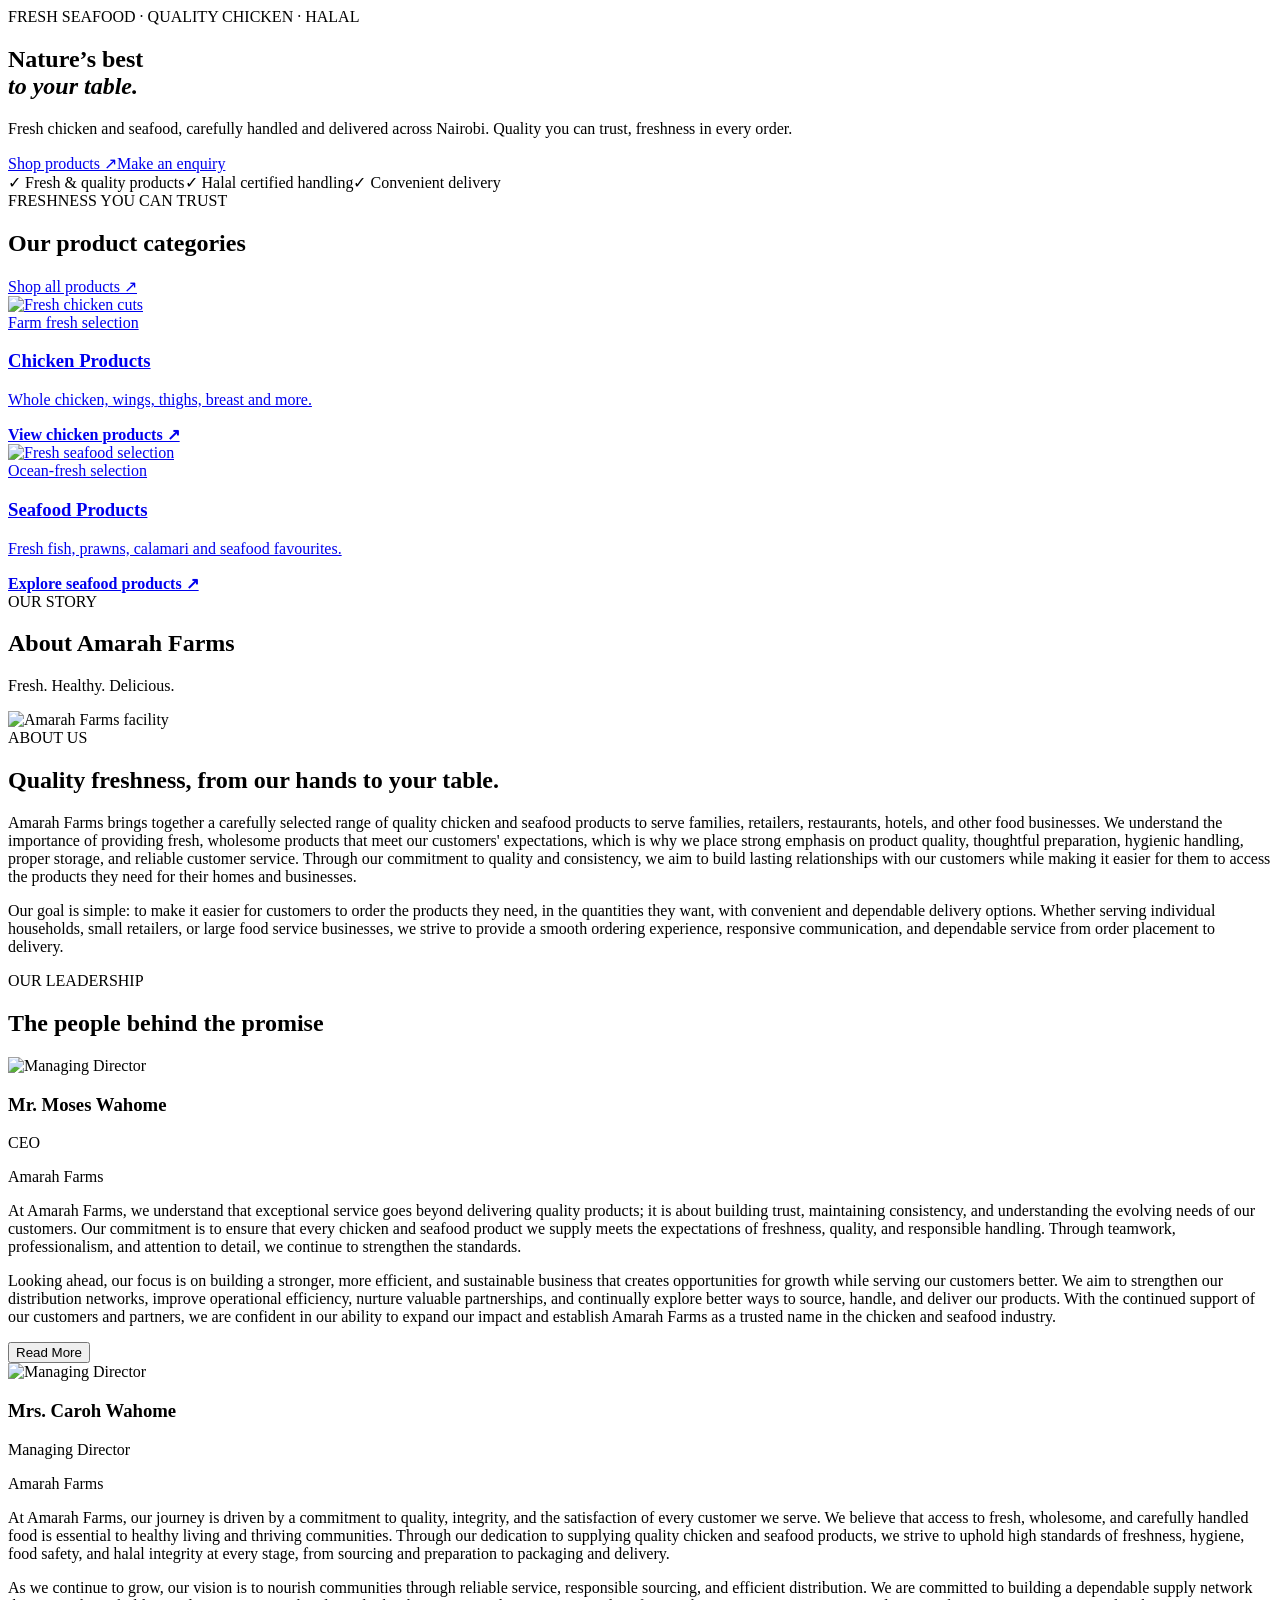
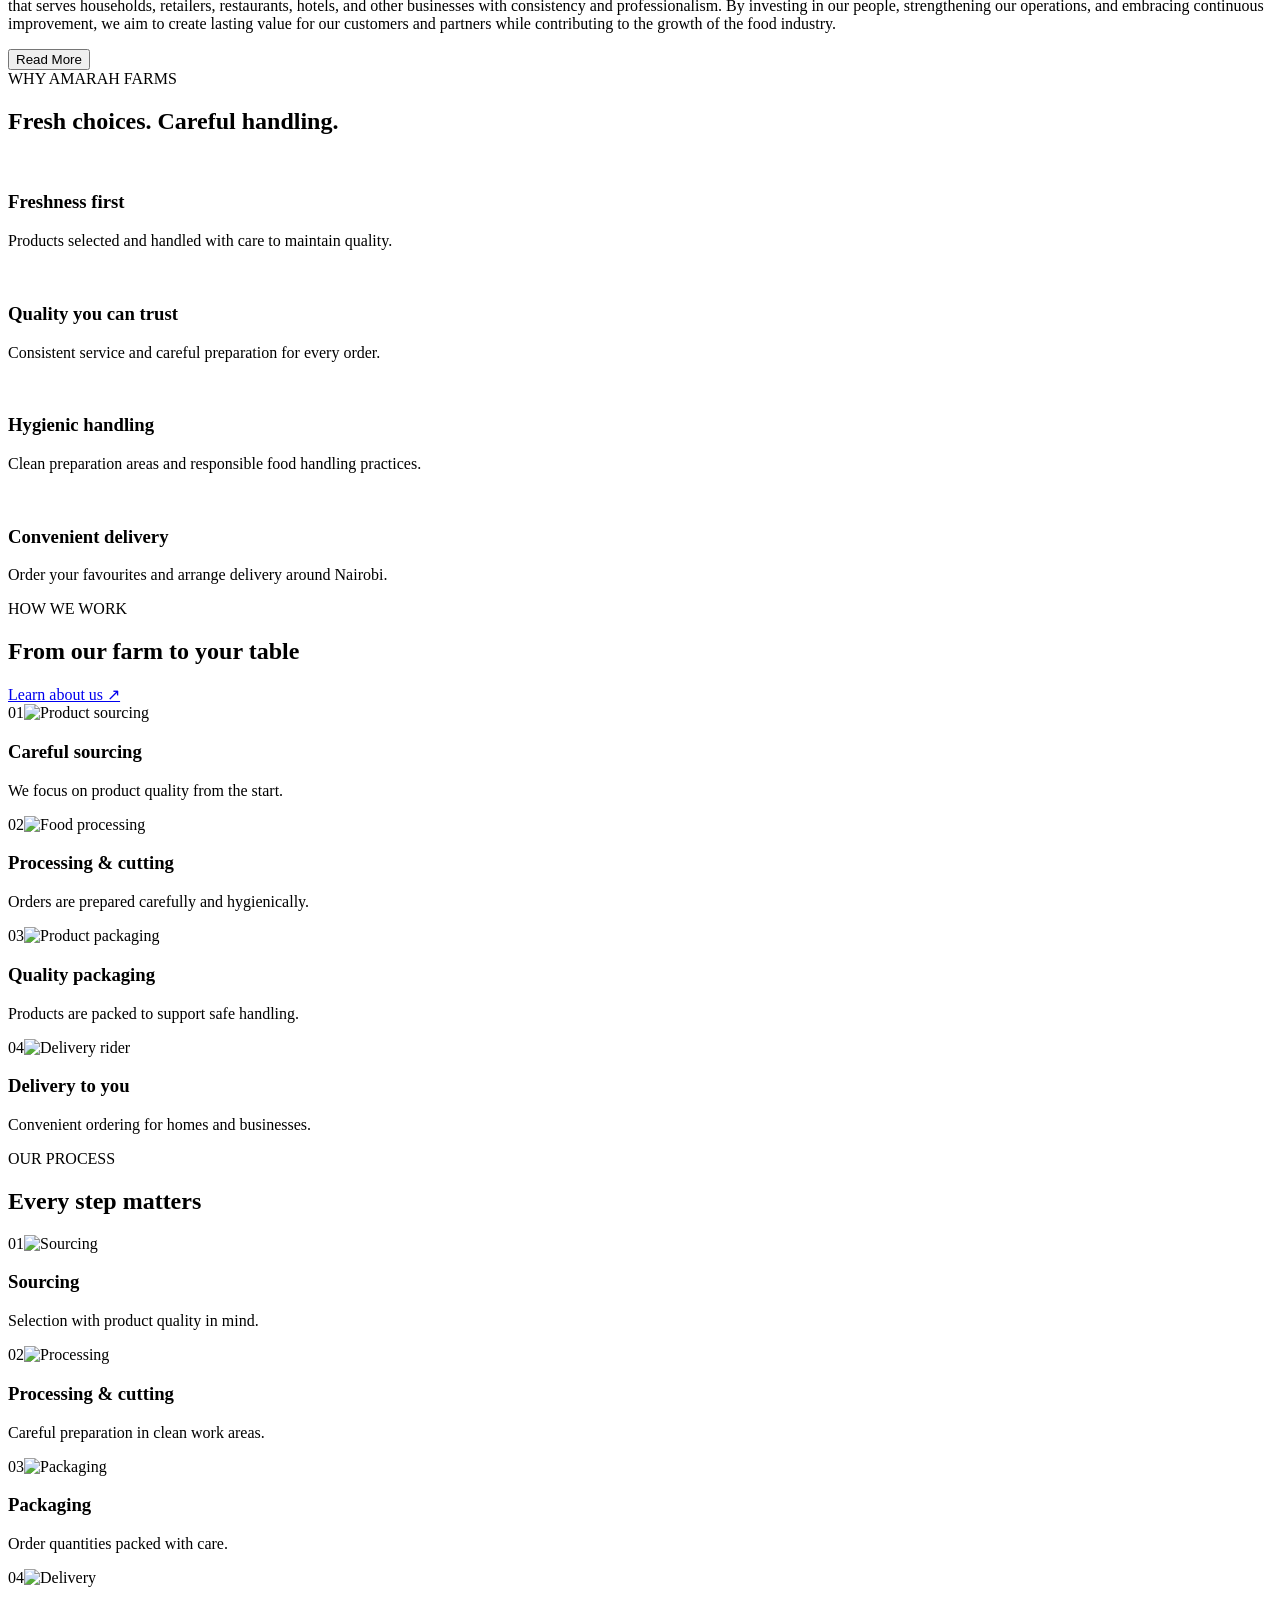
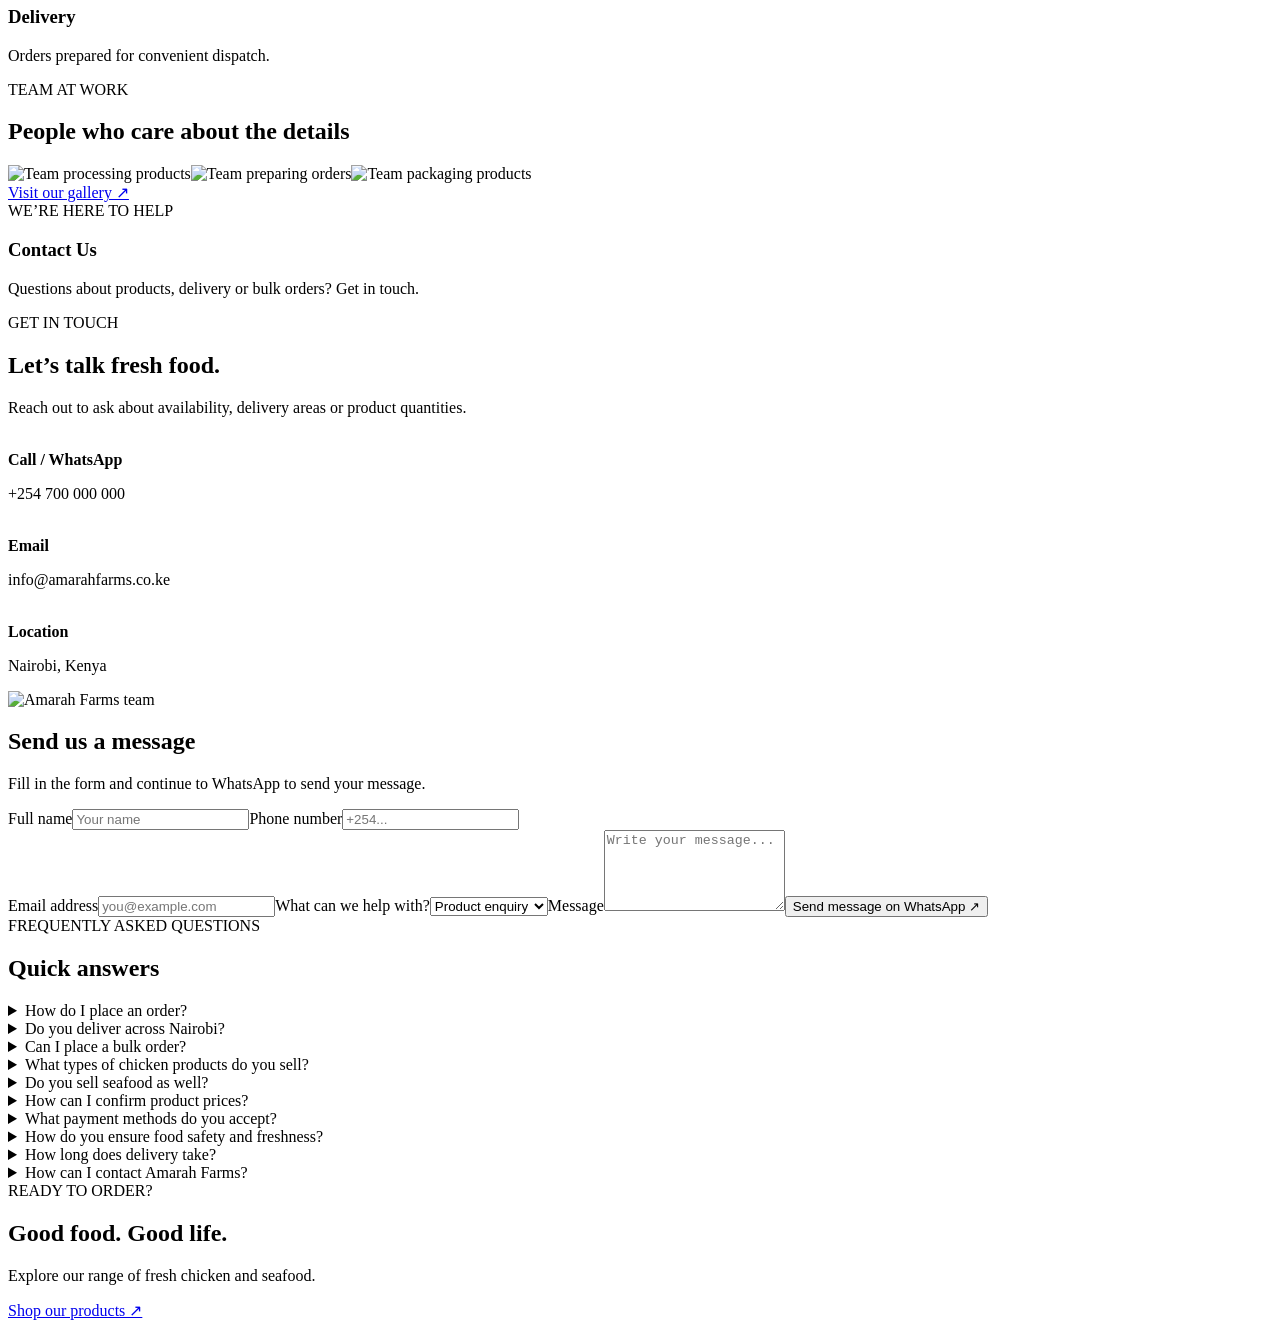
==== index.html @ 20f021a1 "Add files via upload" ====
<!doctype html>
<html lang="en">
  <head>
    <meta charset="UTF-8" />
    <meta name="viewport" content="width=device-width, initial-scale=1.0" />
    <meta
      name="description"
      content="Amarah Farms — fresh chicken and seafood delivered across Nairobi."
    />
    <title>Amarah Farms | Fresh Chicken & Seafood</title>
    <link rel="preconnect" href="https://fonts.googleapis.com" />
    <link rel="preconnect" href="https://fonts.gstatic.com" crossorigin />
    <link
      href="https://fonts.googleapis.com/css2?family=Quicksand:wght@400;500;600;700&family=Manrope:wght@400;500;600;700;800&display=swap"
      rel="stylesheet"
    />
    <link rel="stylesheet" href="css/style.css" />
  </head>
  <body data-page="home">
    <div id="site-header"></div>
    <main>
      <section class="hero" aria-label="Featured products">
        <div class="hero-slides" aria-hidden="true">
          <div
            class="hero-slide active"
            style="background-image: url(&quot;img/chick.png&quot;)"
          ></div>
          <div
            class="hero-slide"
            style="background-image: url(&quot;img/shop.png&quot;)"
          ></div>
          
          <div
            class="hero-slide"
            style="background-image: url(&quot;img/delivery.png&quot;)"
          ></div>
          <div
            class="hero-slide"
            style="background-image: url(&quot;img/seaf.png&quot;)"
          ></div>
          <div
            class="hero-slide"
            style="background-image: url(&quot;img/blue.png&quot;)"
          ></div>
          <div
            class="hero-slide"
            style="background-image: url(&quot;img/fresh.png&quot;)"
          ></div>
        </div>
        <div class="hero-shade"></div>
        <div class="container hero-content">
          <span class="eyebrow light"
            >FRESH SEAFOOD · QUALITY CHICKEN · HALAL</span
          >
          <h1>Nature’s best<br /><em>to your table.</em></h1>
          <p>
            Fresh chicken and seafood, carefully handled and delivered across
            Nairobi. Quality you can trust, freshness in every order.
          </p>
          <div class="hero-actions">
            <a class="btn btn-red" href="products.html"
              >Shop products <span>↗</span></a
            ><a class="btn btn-outline-light" href="contact.html"
              >Make an enquiry</a
            >
          </div>
          <div class="hero-points">
            <span>✓ Fresh & quality products</span
            ><span>✓ Halal certified handling</span
            ><span>✓ Convenient delivery</span>
          </div>
        </div>
        <div class="hero-dots" aria-label="Hero slide navigation"></div>
      </section>

      <section class="section container">
        <div class="section-heading">
          <div>
            <span class="eyebrow">FRESHNESS YOU CAN TRUST</span>
            <h2>Our product categories</h2>
          </div>
          <a class="text-link" href="products.html">Shop all products ↗</a>
        </div>
        <div class="category-grid">
          <a class="category-card chicken-category" href="products.html#chicken"
            ><img src="img/chick.png" alt="Fresh chicken cuts" />
            <div>
              <span>Farm fresh selection</span>
              <h3>Chicken Products</h3>
              <p>Whole chicken, wings, thighs, breast and more.</p>
              <b>View chicken products ↗</b>
            </div></a
          >
          <a class="category-card seafood-category" href="products.html#seafood"
            ><img
              src="img/seaf.png"
              alt="Fresh seafood selection"
            />
            <div>
              <span>Ocean-fresh selection</span>
              <h3>Seafood Products</h3>
              <p>Fresh fish, prawns, calamari and seafood favourites.</p>
              <b>Explore seafood products ↗</b>
            </div></a
          >
        </div>
      </section>
</section>
<section class="page-hero about-hero">
        <div class="container">
          <span class="eyebrow light">OUR STORY</span>
          <h1>About Amarah Farms</h1>
          <p>Fresh. Healthy. Delicious.</p>
        </div>
      </section>
      <section class="section container about-intro">
        <div class="about-photo">
          <img src="img/team del.png" alt="Amarah Farms facility" />
        </div>
        <div>
          <span class="eyebrow">ABOUT US</span>
          <h2>Quality freshness, from our hands to your table.</h2>
         
<p>
  Amarah Farms brings together a carefully selected range of
  quality chicken and seafood products to serve families,
  retailers, restaurants, hotels, and other food businesses.
  We understand the importance of providing fresh, wholesome
  products that meet our customers' expectations, which is why
  we place strong emphasis on product quality, thoughtful
  preparation, hygienic handling, proper storage, and reliable
  customer service. Through our commitment to quality and
  consistency, we aim to build lasting relationships with our
  customers while making it easier for them to access the
  products they need for their homes and businesses.
</p>

<p>
  Our goal is simple: to make it easier for customers to order
  the products they need, in the quantities they want, with
  convenient and dependable delivery options. Whether serving
  individual households, small retailers, or large food service
  businesses, we strive to provide a smooth ordering experience,
  responsive communication, and dependable service from order
  placement to delivery.
</p>

          
        </div>
      </section>
      <section class="section soft-bg">
        <div class="container">
          <div class="section-heading">
            <div>
              <span class="eyebrow">OUR LEADERSHIP</span>
              <h2>The people behind the promise</h2>
            </div>
            
          </div>
          <div class="leadership-grid">
            
<article class="leader-card">

  <!-- Small portrait beside the name -->
  <div class="leader-header">
    <img
      src="img/director22.png"
      alt="Managing Director"
      class="leader-photo"
    />

    <div class="leader-info">
      <h3>Mr. Moses Wahome</h3>
      <p class="leader-position">CEO</p>
      <span class="leader-company">Amarah Farms</span>
    </div>
  </div>

  <!-- Full message with mobile Read More -->
  <div class="leader-message">
    <div class="leader-message-content">
    
<p>
  At Amarah Farms, we understand that exceptional service goes
  beyond delivering quality products; it is about building
  trust, maintaining consistency, and understanding the evolving
  needs of our customers. Our commitment is to ensure that every
  chicken and seafood product we supply meets the expectations
  of freshness, quality, and responsible handling. Through teamwork,
  professionalism, and attention to detail, we continue to
  strengthen the standards.
</p>

<p>
  Looking ahead, our focus is on building a stronger, more
  efficient, and sustainable business that creates opportunities
  for growth while serving our customers better. We aim to
  strengthen our distribution networks, improve operational
  efficiency, nurture valuable partnerships, and continually
  explore better ways to source, handle, and deliver our
  products. With the continued support
  of our customers and partners, we are confident in our ability
  to expand our impact and establish Amarah Farms as a trusted
  name in the chicken and seafood industry.
</p>

    </div>

    <button
      class="leader-read-more"
      type="button"
      aria-expanded="false"
    >
      Read More
    </button>
  </div>

</article>

<article class="leader-card">

  <!-- Small portrait beside the name -->
  <div class="leader-header">
    <img
      src="img/director1.png"
      alt="Managing Director"
      class="leader-photo"
    />

    <div class="leader-info">
      <h3>Mrs. Caroh Wahome</h3>
      <p class="leader-position">Managing Director</p>
      <span class="leader-company">Amarah Farms</span>
    </div>
  </div>

  <!-- Full message with mobile Read More -->
  <div class="leader-message">
    <div class="leader-message-content">
     
<p>
  At Amarah Farms, our journey is driven by a commitment to
  quality, integrity, and the satisfaction of every customer
  we serve. We believe that access to fresh, wholesome, and
  carefully handled food is essential to healthy living and
  thriving communities. Through our dedication to supplying
  quality chicken and seafood products, we strive to uphold
  high standards of freshness, hygiene, food safety, and halal
  integrity at every stage, from sourcing and preparation to
  packaging and delivery. 
</p>

<p>
  As we continue to grow, our vision is to nourish communities
  through reliable service, responsible sourcing, and efficient
  distribution. We are committed to building a dependable supply
  network that serves households, retailers, restaurants, hotels,
  and other businesses with consistency and professionalism.
  By investing in our people, strengthening our operations, and
  embracing continuous improvement, we aim to create lasting
  value for our customers and partners while contributing to the
  growth of the food industry. 

    </div>

    <button
      class="leader-read-more"
      type="button"
      aria-expanded="false"
    >
      Read More
    </button>
  </div>

</article>

          </div>
        </div>
      </section>
      <section class="section soft-bg">
        <div class="container">
          <div class="section-heading">
            <div>
              <span class="eyebrow">WHY AMARAH FARMS</span>
              <h2>Fresh choices. Careful handling.</h2>
            </div>
            
          </div>
          <div class="benefit-grid">
            <article class="benefit">
              <img src="img/fresh.jfif" alt="" />
              <h3>Freshness first</h3>
              <p>
                Products selected and handled with care to maintain quality.
              </p>
            </article>
            <article class="benefit">
              <img src="img/trustt.png" alt="" />
              <h3>Quality you can trust</h3>
              <p>Consistent service and careful preparation for every order.</p>
            </article>
            <article class="benefit">
              <img src="img/trust21.png" alt="" />
              <h3>Hygienic handling</h3>
              <p>
                Clean preparation areas and responsible food handling practices.
              </p>
            </article>
            <article class="benefit">
              <img src="img/delivery212.png" alt="" />
              <h3>Convenient delivery</h3>
              <p>Order your favourites and arrange delivery around Nairobi.</p>
            </article>
          </div>
        </div>
      </section>

      <section class="section container">
        <div class="section-heading">
          <div>
            <span class="eyebrow">HOW WE WORK</span>
            <h2>From our farm to your table</h2>
          </div>
          <a class="text-link" href="about.html">Learn about us ↗</a>
        </div>
        <div class="process-grid">
          <article>
            <span>01</span
            ><img src="img/careful1.jfif" alt="Product sourcing" />
            <h3>Careful sourcing</h3>
            <p>We focus on product quality from the start.</p>
          </article>
          <article>
            <span>02</span
            ><img src="img/processing.jfif" alt="Food processing" />
            <h3>Processing & cutting</h3>
            <p>Orders are prepared carefully and hygienically.</p>
          </article>
          <article>
            <span>03</span
            ><img src="img/pack.jfif" alt="Product packaging" />
            <h3>Quality packaging</h3>
            <p>Products are packed to support safe handling.</p>
          </article>
          <article>
            <span>04</span
            ><img src="img/delivery212.jfif" alt="Delivery rider" />
            <h3>Delivery to you</h3>
            <p>Convenient ordering for homes and businesses.</p>
          </article>
        </div>
      
      <section class="section container">
        <div class="section-heading">
          <div>
            <span class="eyebrow">OUR PROCESS</span>
            <h2>Every step matters</h2>
          </div>
        </div>
        <div class="process-grid">
          <article>
            <span>01</span><img src="img/source1.jpg" alt="Sourcing" />
            <h3>Sourcing</h3>
            <p>Selection with product quality in mind.</p>
          </article>
          <article>
            <span>02</span
            ><img src="img/proces3.jpg" alt="Processing" />
            <h3>Processing & cutting</h3>
            <p>Careful preparation in clean work areas.</p>
          </article>
          <article>
            <span>03</span
            ><img src="img/pack3.jpg" alt="Packaging" />
            <h3>Packaging</h3>
            <p>Order quantities packed with care.</p>
          </article>
          <article>
            <span>04</span><img src="img/kama.png" alt="Delivery" />
            <h3>Delivery</h3>
            <p>Orders prepared for convenient dispatch.</p>
          </article>
        </div>
      </section>
      <section class="section soft-bg">
        <div class="container">
          <div class="section-heading">
            <div>
              <span class="eyebrow">TEAM AT WORK</span>
              <h2>People who care about the details</h2>
            </div>
          </div>
          <div class="gallery-strip">
            <img
              src="img/shop.png"
              alt="Team processing products"
            /><img
              src="img/delivery212.jfif"
              alt="Team preparing orders"
            /><img src="img/team del.png" alt="Team packaging products" />
          </div>
          <div class="center-action">
            <a class="btn btn-red" href="gallery.html">Visit our gallery ↗</a>
          </div>
        </div>
      </section>
      <section class="page-hero contact-hero">
        <div class="container">
          <span class="eyebrow light">WE’RE HERE TO HELP</span>
          <h1>Contact Us</h1>
          <p>
            Questions about products, delivery or bulk orders? Get in touch.
          </p>
        </div>
      </section>
      <section class="section container contact-layout">
        <aside class="contact-info">
          <span class="eyebrow">GET IN TOUCH</span>
          <h2>Let’s talk fresh food.</h2>
          <p>
            Reach out to ask about availability, delivery areas or product
            quantities.
          </p>
          <div class="contact-detail">
            <span class="contact-icon"
              ><img src="img/whatsapp.png" alt=""
            /></span>
            <div>
              <b>Call / WhatsApp</b>
              <p>+254 700 000 000</p>
            </div>
          </div>
          <div class="contact-detail">
            <span class="contact-icon"
              ><img src="img/email.png" alt=""
            /></span>
            <div>
              <b>Email</b>
              <p>info@amarahfarms.co.ke</p>
            </div>
          </div>
          <div class="contact-detail">
            <span class="contact-icon"
              ><img src="img/location.png" alt=""
            /></span>
            <div>
              <b>Location</b>
              <p>Nairobi, Kenya</p>
            </div>
          </div>
          <img
            class="contact-image"
            src="img/call center.png"
            alt="Amarah Farms team"
          />
        </aside>
        <form class="contact-form" id="contact-form">
          <h2>Send us a message</h2>
          <p>Fill in the form and continue to WhatsApp to send your message.</p>
          <div class="form-row">
            <label
              >Full name<input
                name="name"
                required
                placeholder="Your name" /></label
            ><label
              >Phone number<input
                name="phone"
                required
                type="tel"
                placeholder="+254..."
            /></label>
          </div>
          <label
            >Email address<input
              name="email"
              type="email"
              placeholder="you@example.com" /></label
          ><label
            >What can we help with?<select name="topic">
              <option>Product enquiry</option>
              <option>Delivery enquiry</option>
              <option>Bulk order</option>
              <option>Feedback</option>
              <option>Other</option>
            </select></label
          ><label
            >Message<textarea
              name="message"
              rows="5"
              required
              placeholder="Write your message..."
            ></textarea></label
          ><button class="btn btn-red" type="submit">
            Send message on WhatsApp ↗
          </button>
        </form>
      </section>
      
<section class="section soft-bg">
  <div class="container">
    <div class="section-heading">
      <div>
        <span class="eyebrow">FREQUENTLY ASKED QUESTIONS</span>
        <h2>Quick answers</h2>
      </div>
    </div>

    <div class="faq-list">
      <details>
        <summary>How do I place an order?</summary>
        <p>
          Browse our products page, select the products and quantities you
          need, and add them to your cart. Open your cart and proceed to
          WhatsApp checkout to complete your order with our team.
        </p>
      </details>

      <details>
        <summary>Do you deliver across Nairobi?</summary>
        <p>
          We offer delivery services depending on your location and order
          requirements. Contact our team to confirm delivery availability
          and charges for your area.
        </p>
      </details>

      <details>
        <summary>Can I place a bulk order?</summary>
        <p>
          Yes! We welcome bulk orders from households, hotels, restaurants,
          retailers, and other businesses. Contact us with your preferred
          products and quantities for assistance.
        </p>
      </details>

      <details>
        <summary>What types of chicken products do you sell?</summary>
        <p>
          We offer a range of chicken products, including whole chicken,
          chicken cuts, and other available poultry products. Visit our
          products page or contact us to check current availability.
        </p>
      </details>

      <details>
        <summary>Do you sell seafood as well?</summary>
        <p>
          Yes, Amarah Farms also offers seafood products. Please browse
          our product categories or contact our team to confirm the
          seafood varieties currently available.
        </p>
      </details>

      <details>
        <summary>How can I confirm product prices?</summary>
        <p>
          Check the prices displayed on our products page. For bulk orders,
          special quantities, or products without listed prices, contact
          our team for a quotation.
        </p>
      </details>

      <details>
        <summary>What payment methods do you accept?</summary>
        <p>
          Please contact our team during checkout to confirm the available
          payment methods and receive the correct payment instructions
          for your order.
        </p>
      </details>

      <details>
        <summary>How do you ensure food safety and freshness?</summary>
        <p>
          We prioritize proper product handling, hygienic practices, and
          appropriate storage conditions. Our team works to maintain
          product quality throughout handling and delivery.
        </p>
      </details>

      <details>
        <summary>How long does delivery take?</summary>
        <p>
          Delivery time depends on your location, order size, product
          availability, and delivery schedule. Contact us when placing
          your order for an estimated delivery time.
        </p>
      </details>

      <details>
        <summary>How can I contact Amarah Farms?</summary>
        <p>
          You can reach us through the contact details on our website
          or use our WhatsApp ordering option for assistance with
          products, prices, deliveries, and bulk orders.
        </p>
      </details>
    </div>
  </div>
</section>

      <section class="wide-cta">
        <div class="container wide-cta-inner">
          <div>
            <span class="eyebrow light">READY TO ORDER?</span>
            <h2>Good food. Good life.</h2>
            <p>Explore our range of fresh chicken and seafood.</p>
          </div>
          <a class="btn btn-white" href="products.html">Shop our products ↗</a>
        </div>
      </section>
    </main>
    <div id="site-footer"></div>
    <script src="js/app.js"></script>
  </body>
</html>
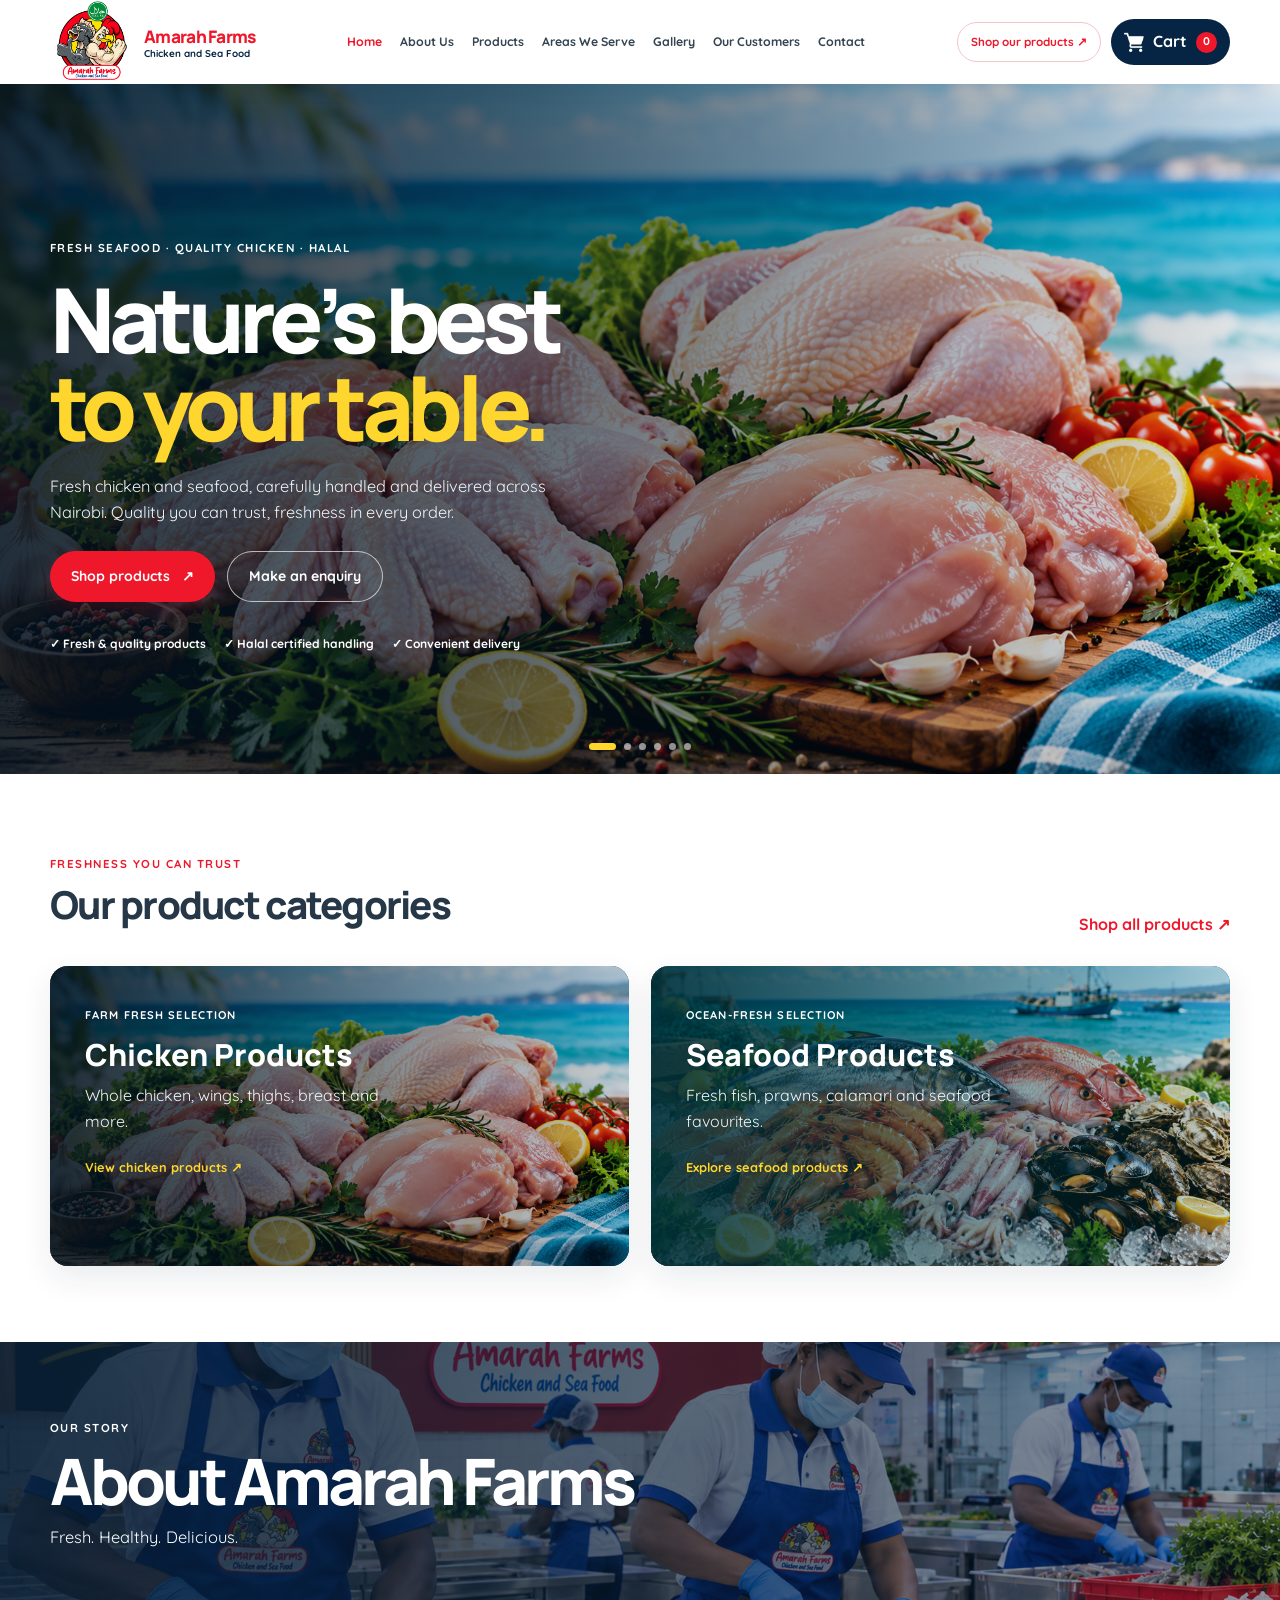
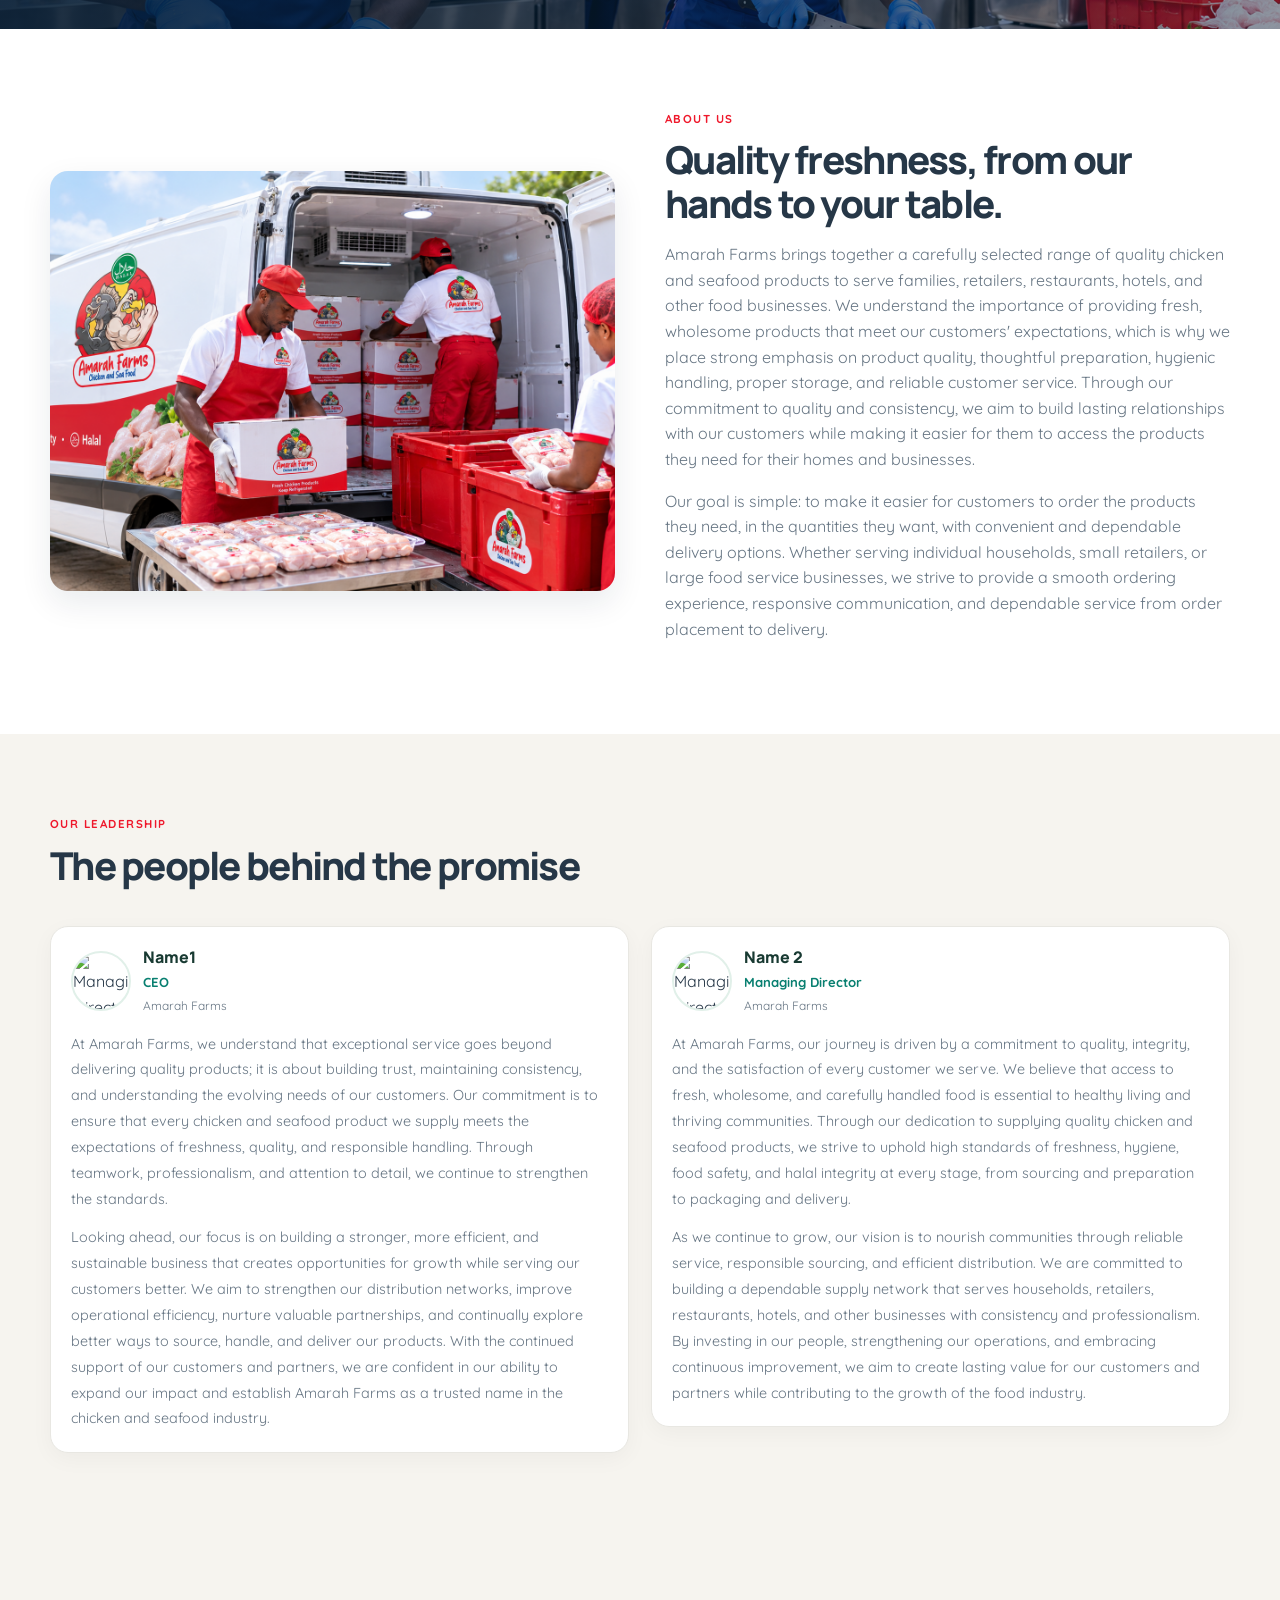
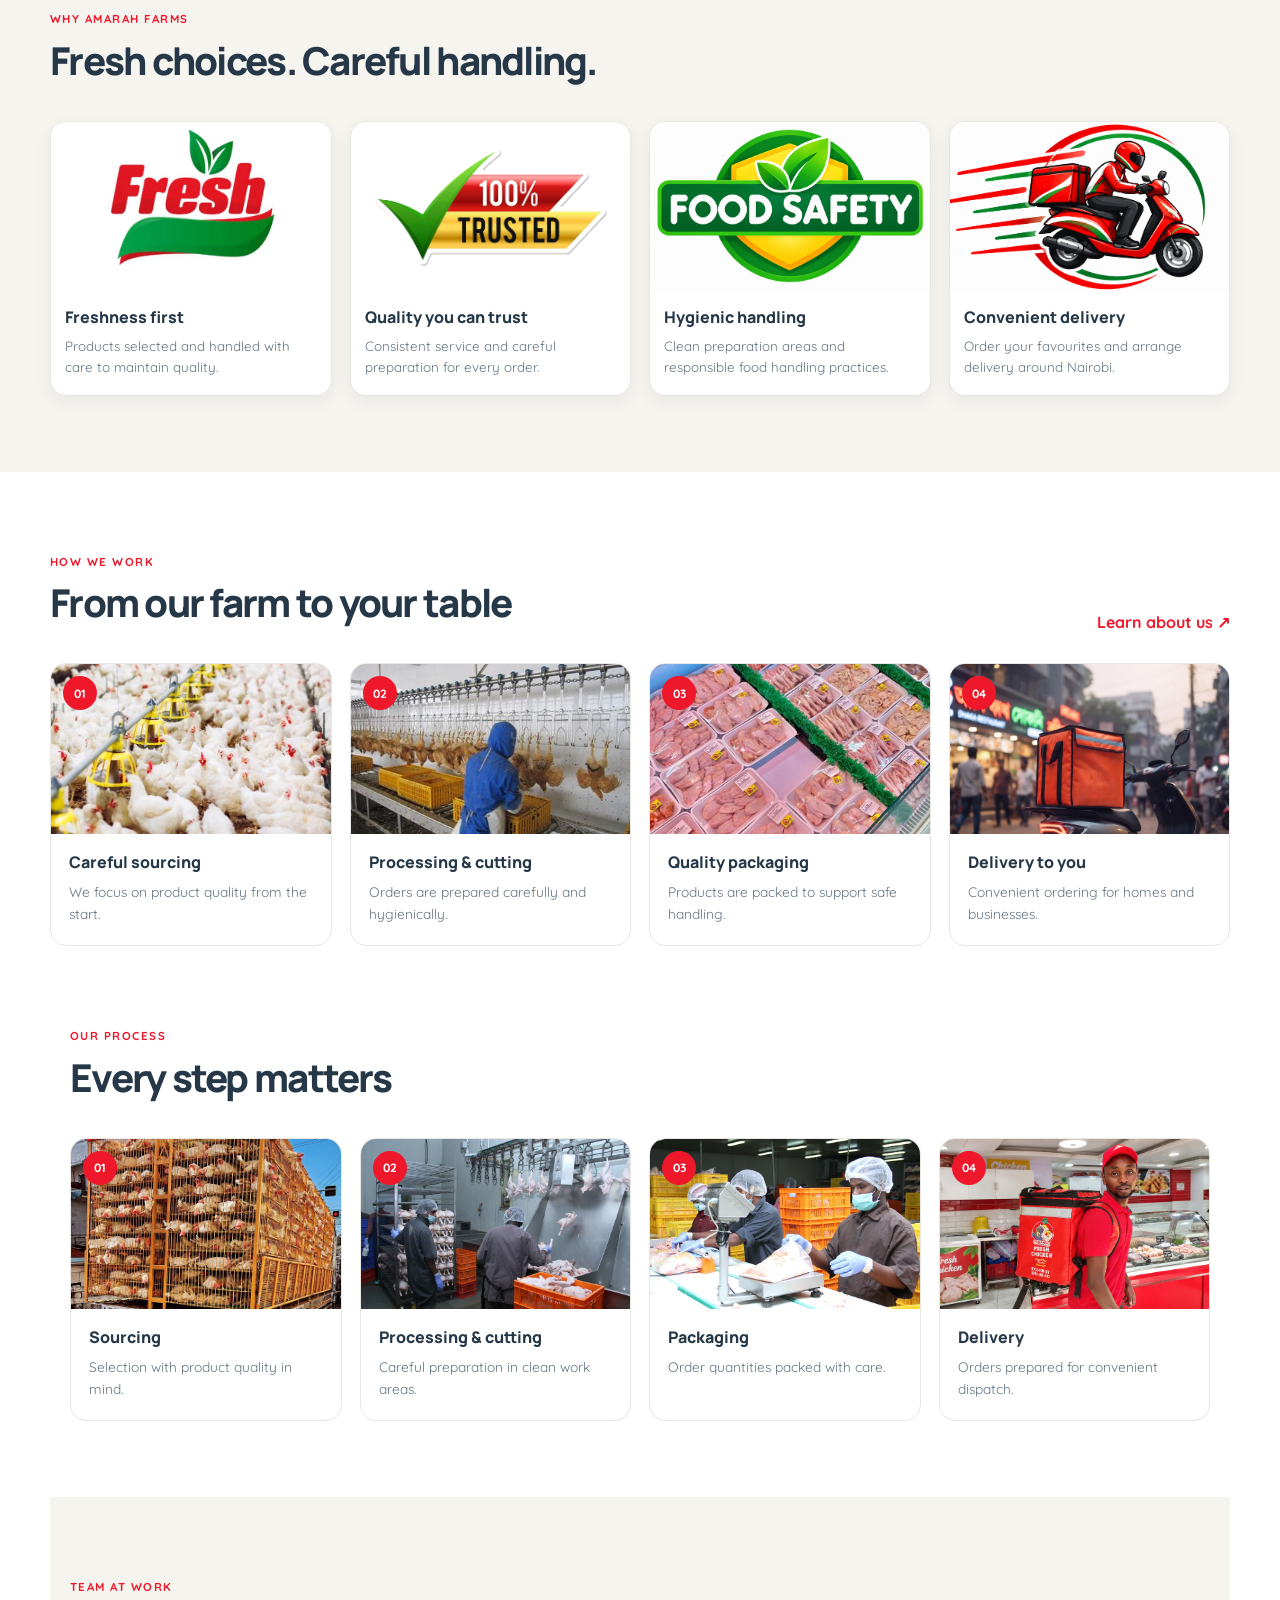
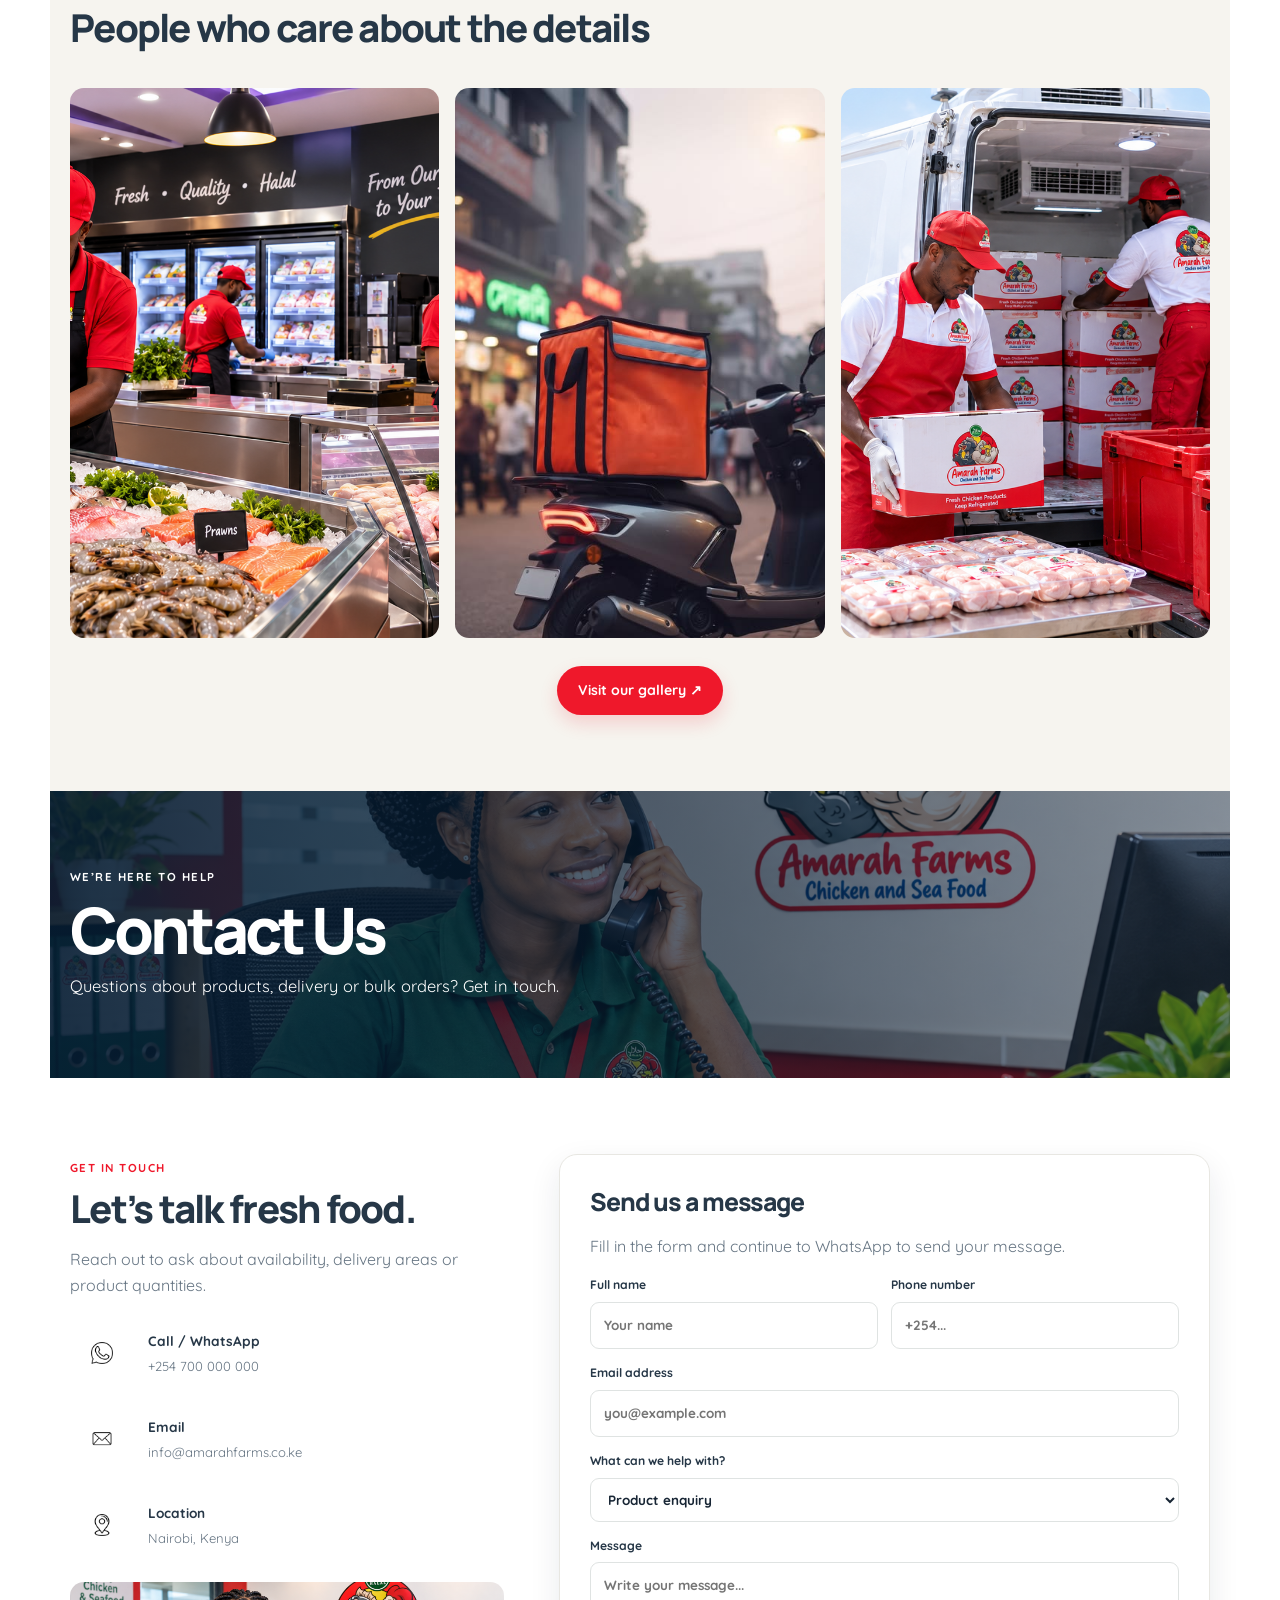
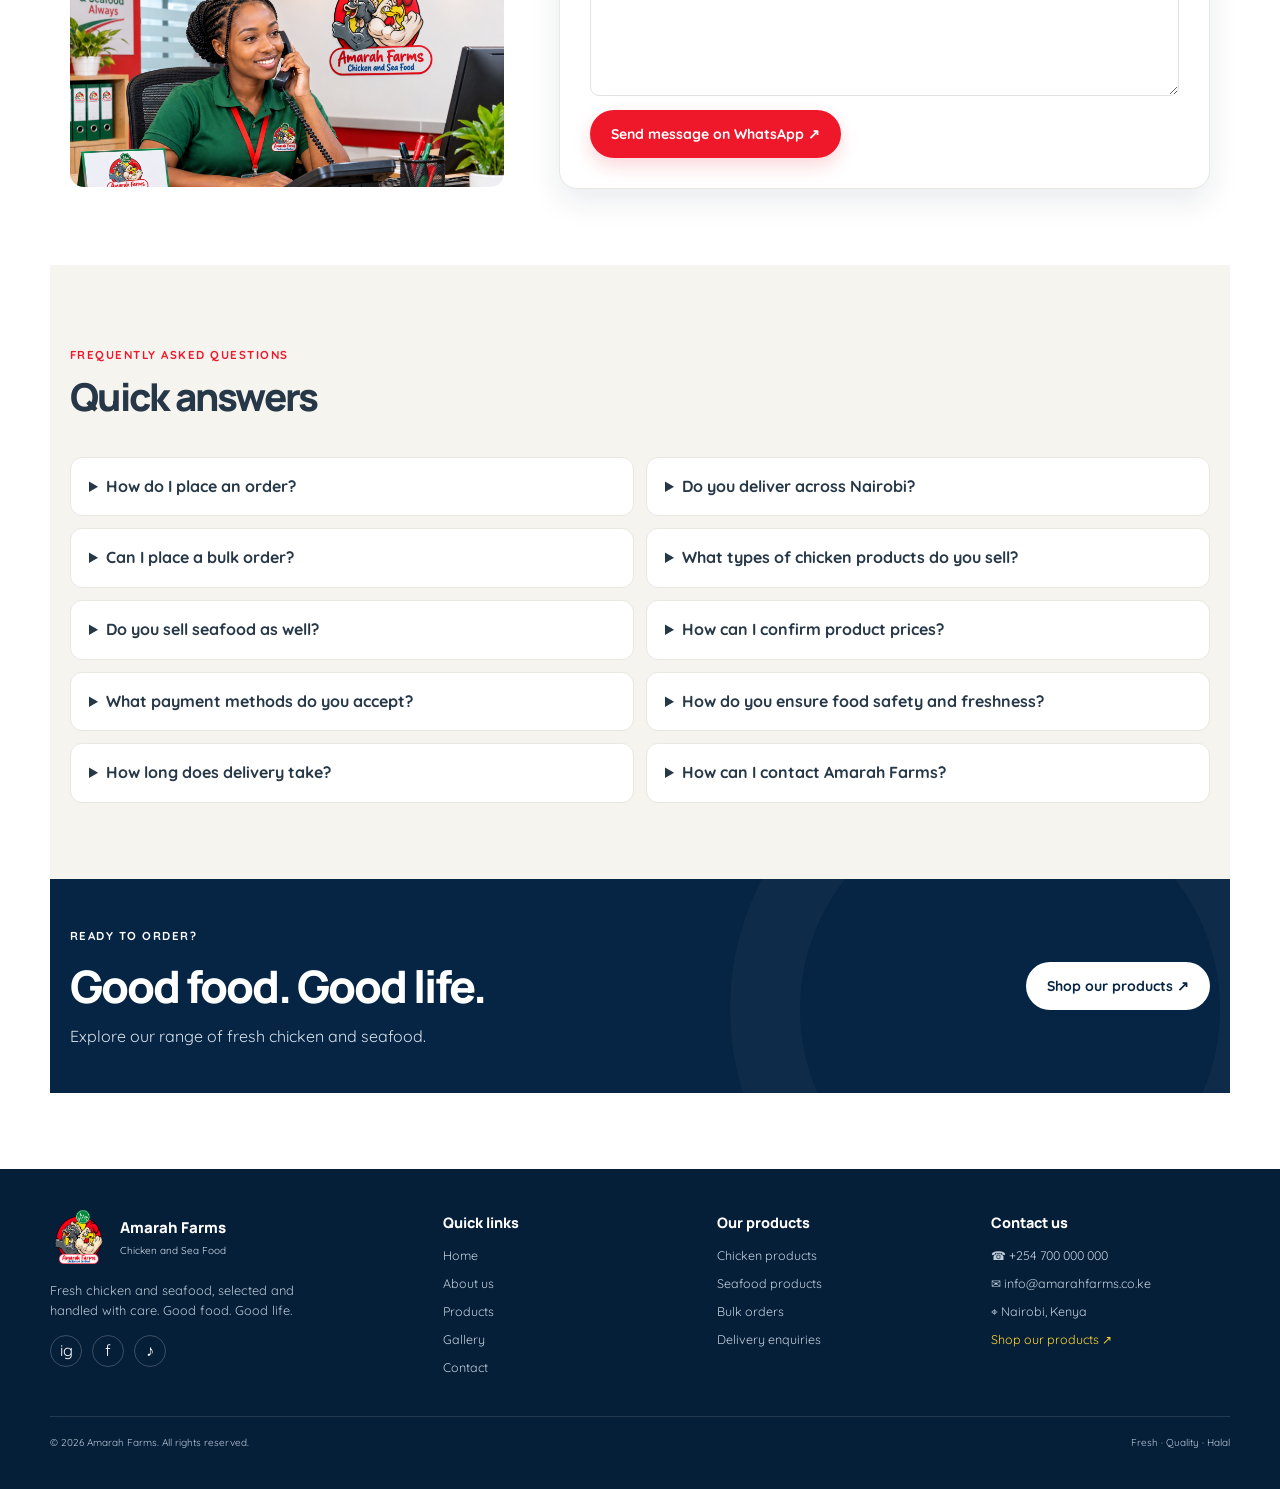
==== commit cc487f83: "Update index.html" ====
--- a/index.html
+++ b/index.html
@@ -164,13 +164,13 @@
   <!-- Small portrait beside the name -->
   <div class="leader-header">
     <img
-      src="img/director22.png"
+      src="img/director222.png"
       alt="Managing Director"
       class="leader-photo"
     />
 
     <div class="leader-info">
-      <h3>Mr. Moses Wahome</h3>
+      <h3>Name1</h3>
       <p class="leader-position">CEO</p>
       <span class="leader-company">Amarah Farms</span>
     </div>
@@ -222,13 +222,13 @@
   <!-- Small portrait beside the name -->
   <div class="leader-header">
     <img
-      src="img/director1.png"
+      src="img/director21.png"
       alt="Managing Director"
       class="leader-photo"
     />
 
     <div class="leader-info">
-      <h3>Mrs. Caroh Wahome</h3>
+      <h3>Name 2</h3>
       <p class="leader-position">Managing Director</p>
       <span class="leader-company">Amarah Farms</span>
     </div>
--- a/css/style.css
+++ b/css/style.css
@@ -0,0 +1,4349 @@
+@import url("https://fonts.googleapis.com/css2?family=Quicksand:wght@400;500;600;700&family=Manrope:wght@400;500;600;700;800&display=swap");
+:root {
+  --red: #ef182b;
+  --red-dark: #c90e20;
+  --navy: #062544;
+  --navy2: #0b355a;
+  --teal: #007f83;
+  --teal-dark: #00585f;
+  --teal-light: #e3f7f5;
+  --yellow: #ffd62e;
+  --ink: #172534;
+  --muted: #667583;
+  --paper: #fffdf9;
+  --soft: #f7f5f1;
+  --line: #e8e7e2;
+  --radius: 18px;
+  --shadow: 0 12px 32px rgba(10, 32, 50, 0.09);
+}
+* {
+  box-sizing: border-box;
+}
+html {
+  scroll-behavior: smooth;
+  scroll-padding-top: 100px;
+}
+body {
+  margin: 0;
+  font-family: "Quicksand", sans-serif;
+  color: var(--ink);
+  background: var(--paper);
+  line-height: 1.6;
+}
+img {
+  display: block;
+  max-width: 100%;
+}
+a {
+  color: inherit;
+  text-decoration: none;
+}
+button,
+input,
+textarea,
+select {
+  font: inherit;
+}
+button,
+a {
+  -webkit-tap-highlight-color: transparent;
+}
+.container {
+  width: min(1180px, calc(100% - 40px));
+  margin-inline: auto;
+}
+.section {
+  padding: 76px 0;
+}
+.soft-bg {
+  background: #f6f4ef;
+}
+.eyebrow {
+  display: inline-block;
+  color: var(--red);
+  font-size: 0.72rem;
+  font-weight: 800;
+  letter-spacing: 0.13em;
+  text-transform: uppercase;
+  margin-bottom: 10px;
+}
+.eyebrow.light {
+  color: #fff;
+}
+.section-heading {
+  display: flex;
+  align-items: end;
+  justify-content: space-between;
+  gap: 24px;
+  margin-bottom: 28px;
+}
+.section-heading h2,
+.section h2,
+.quick-order h2,
+.contact-info h2 {
+  font:
+    800 clamp(1.7rem, 3vw, 2.45rem)/1.15 "Manrope",
+    sans-serif;
+  letter-spacing: -0.045em;
+  margin: 0 0 10px;
+}
+.section-heading p {
+  max-width: 440px;
+  margin: 0;
+  color: var(--muted);
+}
+.heading-note {
+  max-width: 400px;
+  color: var(--muted);
+  margin: 0;
+}
+.text-link {
+  color: var(--red);
+  font-weight: 800;
+  white-space: nowrap;
+}
+.btn {
+  display: inline-flex;
+  align-items: center;
+  justify-content: center;
+  gap: 12px;
+  padding: 13px 21px;
+  border: 0;
+  border-radius: 999px;
+  font-weight: 800;
+  font-size: 0.88rem;
+  cursor: pointer;
+  transition:
+    transform 0.2s,
+    background 0.2s;
+  white-space: nowrap;
+}
+.btn:hover {
+  transform: translateY(-2px);
+}
+.btn-red {
+  background: var(--red);
+  color: white;
+  box-shadow: 0 8px 18px #ef182b2b;
+}
+.btn-red:hover {
+  background: var(--red-dark);
+}
+.btn-outline-light {
+  border: 1px solid #ffffffa8;
+  color: #fff;
+  background: #ffffff0c;
+}
+.btn-white {
+  background: #fff;
+  color: var(--navy);
+}
+.center-action {
+  text-align: center;
+  margin-top: 28px;
+}
+/* header */
+.site-header {
+  position: sticky;
+  top: 0;
+  z-index: 100;
+  background: #fff;
+  box-shadow: 0 4px 22px #071b2c0c;
+}
+.header-inner {
+  min-height: 82px;
+  display: flex;
+  align-items: center;
+  gap: 24px;
+}
+.brand {
+  display: flex;
+  align-items: center;
+  gap: 10px;
+  min-width: 205px;
+}
+.brand img {
+  width: 84px;
+  height: 84px;
+  object-fit: contain;
+}
+.brand-copy {
+  display: flex;
+  flex-direction: column;
+  line-height: 1.05;
+}
+.brand-copy strong {
+  font:
+    800 1.08rem "Manrope",
+    sans-serif;
+  color: var(--red);
+  letter-spacing: -0.04em;
+}
+.brand-copy small {
+  font-size: 0.62rem;
+  font-weight: 800;
+  color: var(--navy);
+}
+.main-nav {
+  display: flex;
+  align-items: center;
+  justify-content: center;
+  gap: 18px;
+  flex: 1;
+}
+.main-nav a {
+  font-size: 0.77rem;
+  font-weight: 800;
+  color: #344452;
+  white-space: nowrap;
+  padding: 8px 0;
+  position: relative;
+}
+.main-nav a:hover,
+.main-nav a.active {
+  color: var(--red);
+}
+.header-actions {
+  display: flex;
+  align-items: center;
+  gap: 10px;
+}
+.nav-shop {
+  font-size: 0.73rem;
+  font-weight: 800;
+  padding: 10px 13px;
+  border: 1px solid #f2c5c9;
+  border-radius: 999px;
+  color: var(--red);
+  white-space: nowrap;
+}
+.cart-trigger {
+  border: 0;
+  border-radius: 999px;
+  background: var(--navy);
+  color: #fff;
+  display: flex;
+  align-items: center;
+  gap: 9px;
+  padding: 10px 13px;
+  font-weight: 800;
+  cursor: pointer;
+  white-space: nowrap;
+}
+.cart-trigger img {
+  width: 20px;
+  height: 20px;
+  object-fit: contain;
+  filter: brightness(0) invert(1);
+}
+.cart-count {
+  background: var(--red);
+  color: #fff;
+  border-radius: 50%;
+  width: 21px;
+  height: 21px;
+  display: grid;
+  place-items: center;
+  font-size: 0.7rem;
+}
+.menu-toggle {
+  display: none;
+  border: 0;
+  background: transparent;
+  font-size: 1.6rem;
+  cursor: pointer;
+  color: var(--navy);
+}
+/* hero */
+.hero {
+  height: min(690px, 78vh);
+  min-height: 560px;
+  position: relative;
+  overflow: hidden;
+  background: #0b293e;
+  color: #fff;
+}
+.hero-slides,
+.hero-slide,
+.hero-shade {
+  position: absolute;
+  inset: 0;
+}
+.hero-slide {
+  background-position: center;
+  background-size: cover;
+  opacity: 0;
+  transform: scale(1.035);
+  transition:
+    opacity 1s ease,
+    transform 4s ease;
+}
+.hero-slide.active {
+  opacity: 1;
+  transform: scale(1);
+}
+.hero-shade {
+  background: linear-gradient(
+    90deg,
+    rgba(3, 18, 31, 0.88) 0%,
+    rgba(3, 18, 31, 0.62) 42%,
+    rgba(3, 18, 31, 0.08) 100%
+  );
+  z-index: 1;
+}
+.hero-content {
+  position: relative;
+  z-index: 2;
+  padding-top: clamp(95px, 12vw, 150px);
+  max-width: 1180px;
+}
+.hero-content h1 {
+  font:
+    800 clamp(3.2rem, 7vw, 6.1rem)/0.98 "Manrope",
+    sans-serif;
+  letter-spacing: -0.07em;
+  margin: 8px 0 22px;
+  max-width: 700px;
+}
+.hero-content h1 em {
+  font-style: normal;
+  color: var(--yellow);
+}
+.hero-content p {
+  max-width: 510px;
+  color: #f1f4f6;
+  font-size: 1.02rem;
+  margin: 0 0 26px;
+}
+.hero-actions {
+  display: flex;
+  gap: 12px;
+  flex-wrap: wrap;
+}
+.hero-points {
+  display: flex;
+  gap: 18px;
+  flex-wrap: wrap;
+  margin-top: 32px;
+  font-size: 0.75rem;
+  font-weight: 700;
+  color: #fff;
+}
+.hero-dots {
+  position: absolute;
+  z-index: 4;
+  bottom: 24px;
+  left: 50%;
+  transform: translateX(-50%);
+  display: flex;
+  gap: 8px;
+}
+.hero-dot {
+  height: 7px;
+  width: 7px;
+  border: 0;
+  border-radius: 20px;
+  background: #ffffff8c;
+  padding: 0;
+  cursor: pointer;
+}
+.hero-dot.active {
+  width: 27px;
+  background: var(--yellow);
+}
+/* home sections */
+.category-grid {
+  display: grid;
+  grid-template-columns: 1fr 1fr;
+  gap: 22px;
+}
+.category-card {
+  min-height: 300px;
+  border-radius: var(--radius);
+  overflow: hidden;
+  position: relative;
+  background: var(--navy);
+  color: #fff;
+  box-shadow: var(--shadow);
+}
+.category-card img {
+  position: absolute;
+  width: 100%;
+  height: 100%;
+  object-fit: cover;
+  inset: 0;
+  transition: transform 0.5s;
+}
+.category-card:hover img {
+  transform: scale(1.05);
+}
+.category-card:after {
+  content: "";
+  position: absolute;
+  inset: 0;
+  background: linear-gradient(
+    90deg,
+    rgba(3, 20, 32, 0.9),
+    rgba(3, 20, 32, 0.2)
+  );
+}
+.category-card.seafood-category:after {
+  background: linear-gradient(
+    90deg,
+    rgba(0, 49, 57, 0.92),
+    rgba(0, 78, 87, 0.22)
+  );
+}
+.category-card > div {
+  position: relative;
+  z-index: 1;
+  padding: 35px;
+  max-width: 380px;
+}
+.category-card span {
+  font-size: 0.7rem;
+  text-transform: uppercase;
+  letter-spacing: 0.1em;
+  font-weight: 800;
+}
+.category-card h3 {
+  font:
+    800 1.9rem "Manrope",
+    sans-serif;
+  margin: 8px 0;
+}
+.category-card p {
+  margin: 0 0 20px;
+  color: #f1f5f6;
+}
+.category-card b {
+  font-size: 0.8rem;
+  color: var(--yellow);
+}
+
+/* =========================================
+   BENEFIT CARDS
+   Full-width image with text underneath
+========================================= */
+
+.benefit-grid {
+  display: grid;
+  grid-template-columns: repeat(4, minmax(0, 1fr));
+  gap: 18px;
+}
+
+.benefit {
+  display: flex;
+  flex-direction: column;
+  align-items: stretch;
+  min-width: 0;
+  padding: 0;
+  overflow: hidden;
+  background: #fff;
+  border: 1px solid var(--line);
+  border-radius: 16px;
+  box-shadow: 0 6px 18px rgba(6, 37, 68, 0.06);
+}
+
+/* Image covers the full width of each card */
+.benefit img {
+  display: block;
+  width: 100%;
+  max-width: 100%;
+  height: 170px;
+  object-fit: cover;
+  object-position: center;
+  margin: 0;
+  border-radius: 0;
+  flex-shrink: 0;
+}
+
+/* Benefit title */
+.benefit h3 {
+  font: 800 1rem/1.35 "Manrope", sans-serif;
+  margin: 15px 14px 7px;
+}
+
+/* Benefit description */
+.benefit p {
+  font-size: 0.84rem;
+  line-height: 1.6;
+  color: var(--muted);
+  margin: 0 14px 16px;
+}
+
+/* Keep the existing process section typography */
+.process-grid h3 {
+  font: 800 1rem "Manrope", sans-serif;
+  margin: 0 0 8px;
+}
+
+.process-grid p {
+  font-size: 0.86rem;
+  color: var(--muted);
+  margin: 0;
+}
+
+.process-grid {
+  display: grid;
+  grid-template-columns: repeat(4, 1fr);
+  gap: 18px;
+}
+.process-grid article {
+  position: relative;
+  border-radius: 16px;
+  overflow: hidden;
+  background: #ffffff;
+  border: 1px solid var(--line);
+  padding-bottom: 20px;
+}
+.process-grid article > span {
+  position: absolute;
+  z-index: 1;
+  top: 12px;
+  left: 12px;
+  background: var(--red);
+  color: #fff;
+  border-radius: 50%;
+  width: 34px;
+  height: 34px;
+  display: grid;
+  place-items: center;
+  font-size: 0.75rem;
+  font-weight: 800;
+}
+.process-grid img {
+  height: 170px;
+  width: 100%;
+  object-fit: cover;
+  margin-bottom: 17px;
+}
+.process-grid h3,
+.process-grid p {
+  margin-inline: 18px;
+}
+.wide-cta {
+  background: var(--navy);
+  color: #fff;
+  padding: 43px 0;
+  position: relative;
+  overflow: hidden;
+}
+.wide-cta:after {
+  content: "";
+  position: absolute;
+  right: -60px;
+  top: -150px;
+  width: 420px;
+  height: 420px;
+  border: 70px solid #ffffff08;
+  border-radius: 50%;
+}
+.wide-cta-inner {
+  display: flex;
+  align-items: center;
+  justify-content: space-between;
+  gap: 24px;
+  position: relative;
+  z-index: 1;
+}
+.wide-cta h2 {
+  font:
+    800 clamp(1.8rem, 4vw, 2.8rem) "Manrope",
+    sans-serif;
+  margin: 0 0 8px;
+}
+.wide-cta p {
+  margin: 0;
+  color: #d9e3eb;
+}
+/* page hero */
+.page-hero {
+  padding: 72px 0 78px;
+  color: #fff;
+  background-size: cover;
+  background-position: center;
+  position: relative;
+  isolation: isolate;
+}
+.page-hero:before {
+  content: "";
+  position: absolute;
+  inset: 0;
+  background: linear-gradient(90deg, #061d33e8, #061d3370);
+  z-index: -1;
+}
+.page-hero h1 {
+  font:
+    800 clamp(2.5rem, 5vw, 4.2rem)/1.05 "Manrope",
+    sans-serif;
+  letter-spacing: -0.06em;
+  margin: 0 0 10px;
+}
+.page-hero p {
+  margin: 0;
+  font-size: 1.03rem;
+}
+.about-hero {
+  background-image: url("../img/blue.png");
+}
+.products-hero {
+  background-image: url("../img/shop.png");
+}
+.gallery-hero {
+  background-image: url("../img/proces3.jpg");
+}
+.contact-hero {
+  background-image: url("../img/call\ center.png");
+}
+.reviews-hero {
+  background-image: url("../img/shop.png");
+}
+.customers-hero {
+  background-image: url("../img/shop.png");
+}
+/* about */
+.about-intro {
+  display: grid;
+  grid-template-columns: 1fr 1fr;
+  gap: 50px;
+  align-items: center;
+}
+.about-photo img {
+  width: 100%;
+  height: 420px;
+  object-fit: cover;
+  border-radius: var(--radius);
+  box-shadow: var(--shadow);
+}
+.about-intro p {
+  color: var(--muted);
+}
+.stat-row {
+  display: flex;
+  gap: 28px;
+  margin-top: 25px;
+}
+.stat-row div {
+  display: flex;
+  flex-direction: column;
+}
+.stat-row strong {
+  font:
+    800 1.15rem "Manrope",
+    sans-serif;
+  color: var(--red);
+}
+.stat-row span {
+  font-size: 0.75rem;
+  color: var(--muted);
+}
+
+/* =========================================
+   LEADERSHIP GRID
+========================================= */
+
+.leadership-grid {
+  display: grid;
+  grid-template-columns: repeat(2, minmax(0, 1fr));
+  gap: 22px;
+  align-items: start;
+}
+
+/* =========================================
+   LEADER CARD
+========================================= */
+
+.leader-card {
+  display: flex;
+  flex-direction: column;
+  gap: 16px;
+  min-width: 0;
+  padding: 20px;
+  background: #fff;
+  border: 1px solid var(--line);
+  border-radius: 18px;
+  box-shadow: 0 6px 22px rgba(0, 0, 0, 0.04);
+}
+
+/* =========================================
+   SMALL ROUND PHOTO + NAME
+========================================= */
+
+.leader-header {
+  display: flex;
+  align-items: center;
+  gap: 12px;
+  min-width: 0;
+}
+
+/* Small circular portrait */
+.leader-card .leader-photo {
+  width: 60px;
+  height: 60px;
+  flex: 0 0 60px;
+  object-fit: cover;
+  object-position: center top;
+  border-radius: 50%;
+  border: 2px solid #e1f0e9;
+}
+
+/* Name and position */
+.leader-info {
+  flex: 1;
+  min-width: 0;
+}
+
+.leader-card h3 {
+  margin: 0 0 4px;
+  color: #183a32;
+  font: 800 1rem/1.35 "Manrope", sans-serif;
+  overflow-wrap: anywhere;
+}
+
+.leader-card .leader-position {
+  margin: 0;
+  color: #087f70;
+  font-size: 0.82rem;
+  font-weight: 700;
+}
+
+.leader-company {
+  display: block;
+  margin-top: 3px;
+  color: var(--muted);
+  font-size: 0.75rem;
+}
+
+/* =========================================
+   LEADERSHIP MESSAGE
+========================================= */
+
+.leader-message {
+  min-width: 0;
+}
+
+.leader-message-content p {
+  margin: 0 0 12px;
+  color: var(--muted);
+  font-size: 0.9rem;
+  line-height: 1.8;
+}
+
+.leader-message-content p:last-child {
+  margin-bottom: 0;
+}
+
+/* Hidden on larger screens */
+.leader-read-more {
+  display: none;
+}
+
+/* =========================================
+   TABLET
+========================================= */
+
+@media (max-width: 900px) {
+  .leadership-grid {
+    grid-template-columns: 1fr;
+  }
+}
+
+/* =========================================
+   MOBILE: COLLAPSIBLE MESSAGE
+========================================= */
+
+@media (max-width: 600px) {
+  .leader-card {
+    padding: 16px;
+    gap: 14px;
+    border-radius: 16px;
+  }
+
+  /* Keep the portrait small on phones */
+  .leader-card .leader-photo {
+    width: 54px;
+    height: 54px;
+    flex-basis: 54px;
+  }
+
+  .leader-header {
+    gap: 11px;
+  }
+
+  .leader-card h3 {
+    font-size: 0.95rem;
+  }
+
+  /* Collapsed message */
+  .leader-message-content {
+    position: relative;
+    max-height: 115px;
+    overflow: hidden;
+    transition: max-height 0.3s ease;
+  }
+
+  /* Fade at the end of the visible text */
+  .leader-message-content::after {
+    content: "";
+    position: absolute;
+    bottom: 0;
+    left: 0;
+    right: 0;
+    height: 30px;
+    background: linear-gradient(
+      to bottom,
+      transparent,
+      #fff
+    );
+    pointer-events: none;
+  }
+
+  /* Expanded message */
+  .leader-card.is-expanded .leader-message-content {
+    max-height: 3000px;
+  }
+
+  .leader-card.is-expanded
+    .leader-message-content::after {
+    display: none;
+  }
+
+  /* Read More / Read Less */
+  .leader-read-more {
+    display: inline-flex;
+    margin-top: 10px;
+    padding: 8px 15px;
+    border: 1px solid #087f70;
+    border-radius: 30px;
+    background: #087f70;
+    color: #fff;
+    font: 700 0.8rem "Manrope", sans-serif;
+    cursor: pointer;
+  }
+
+  .leader-card.is-expanded .leader-read-more {
+    background: #fff;
+    color: #087f70;
+  }
+}
+
+/* Reduced motion accessibility */
+@media (prefers-reduced-motion: reduce) {
+  .leader-message-content {
+    transition: none;
+  }
+}
+
+.gallery-strip {
+  display: grid;
+  grid-template-columns: repeat(3, 1fr);
+  gap: 16px;
+}
+.gallery-strip img {
+  width: 100%;
+  height: 550px;
+  object-fit: cover;
+  border-radius: 14px;
+}
+.cta-panel {
+  background: linear-gradient(120deg, var(--navy), #0e4268);
+  border-radius: 20px;
+  padding: 38px;
+  display: flex;
+  justify-content: space-between;
+  align-items: center;
+  gap: 24px;
+  color: #fff;
+}
+.cta-panel h2 {
+  margin: 0 0 8px;
+}
+.cta-panel p {
+  margin: 0;
+  color: #d5e1e8;
+}
+/* products */
+.product-page-intro {
+  padding-bottom: 30px;
+  display: flex;
+  justify-content: space-between;
+  align-items: end;
+  gap: 20px;
+}
+.product-page-intro p {
+  color: var(--muted);
+  margin: 0;
+}
+.product-switch {
+  display: flex;
+  gap: 8px;
+  background: #f0f0ed;
+  padding: 5px;
+  border-radius: 999px;
+  flex-shrink: 0;
+}
+.switch-btn {
+  border-radius: 999px;
+  padding: 10px 17px;
+  font-weight: 800;
+  font-size: 0.78rem;
+}
+.switch-btn.active {
+  background: var(--red);
+  color: #fff;
+}
+.switch-btn.seafood-switch {
+  color: var(--teal-dark);
+}
+.product-section {
+  padding: 38px 0 65px;
+}
+.chicken-products {
+  background: #fff;
+}
+.seafood-products {
+  background: linear-gradient(140deg, #00555e, #007f83 58%, #006a73);
+  color: #fff;
+}
+.product-section-heading {
+  display: flex;
+  justify-content: space-between;
+  align-items: end;
+  margin-bottom: 25px;
+}
+.product-section-heading h2 {
+  margin: 0;
+  font:
+    800 clamp(1.8rem, 3vw, 2.5rem) "Manrope",
+    sans-serif;
+}
+.section-count {
+  font-size: 0.78rem;
+  font-weight: 800;
+  color: var(--muted);
+}
+.light-count {
+  color: #c5efed;
+}
+.product-grid {
+  display: grid;
+  grid-template-columns: repeat(4, minmax(0, 1fr));
+  gap: 18px;
+}
+.product-card {
+  border: 1px solid #e8e9e6;
+  border-radius: 15px;
+  overflow: hidden;
+  background: #fff;
+  color: var(--ink);
+  display: flex;
+  flex-direction: column;
+  min-width: 0;
+  box-shadow: 0 6px 18px #051e2b0b;
+}
+.product-card img {
+  height: 324px;
+  width: 100%;
+  object-fit: cover;
+  background: #f3f0e9;
+}
+.product-card-body {
+  padding: 15px;
+  display: flex;
+  flex-direction: column;
+  flex: 1;
+}
+.product-tag {
+  color: var(--red);
+  font-size: 0.63rem;
+  font-weight: 800;
+  letter-spacing: 0.08em;
+  text-transform: uppercase;
+}
+.product-card h3 {
+  font:
+    800 0.95rem/1.3 "Manrope",
+    sans-serif;
+  margin: 5px 0 6px;
+}
+.product-card p {
+  font-size: 0.75rem;
+  color: var(--muted);
+  margin: 0 0 12px;
+  min-height: 36px;
+}
+.product-bottom {
+  margin-top: auto;
+}
+.price-line {
+  display: flex;
+  align-items: baseline;
+  gap: 5px;
+  margin-bottom: 12px;
+}
+.price {
+  font:
+    800 1.08rem "Manrope",
+    sans-serif;
+}
+.unit {
+  font-size: 0.7rem;
+  color: var(--muted);
+}
+.quantity-control {
+  display: flex;
+  align-items: center;
+  justify-content: space-between;
+  gap: 8px;
+  border: 1px solid #e3e5e2;
+  border-radius: 999px;
+  padding: 4px;
+  margin-bottom: 9px;
+}
+.qty-btn {
+  width: 30px;
+  height: 30px;
+  border: 0;
+  border-radius: 50%;
+  background: #f2f3f1;
+  font-weight: 800;
+  font-size: 1.1rem;
+  cursor: pointer;
+  color: var(--ink);
+}
+.qty-btn:hover {
+  background: #ffe3e6;
+  color: var(--red);
+}
+.qty-number {
+  font-weight: 800;
+  font-size: 0.85rem;
+  min-width: 22px;
+  text-align: center;
+}
+.add-btn {
+  width: 100%;
+  padding: 10px;
+  border: 0;
+  border-radius: 999px;
+  background: var(--red);
+  color: #fff;
+  font-size: 0.75rem;
+  font-weight: 800;
+  cursor: pointer;
+}
+.add-btn.added {
+  background: var(--navy);
+}
+.seafood-products .product-card {
+  border-color: #c3e6e4;
+}
+.seafood-products .product-tag {
+  color: var(--teal);
+}
+.seafood-products .add-btn {
+  background: var(--teal);
+}
+.seafood-products .add-btn:hover {
+  background: var(--teal-dark);
+}
+.seafood-products .qty-btn:hover {
+  background: #d5f4f1;
+  color: var(--teal-dark);
+}
+.quick-order {
+  display: grid;
+  grid-template-columns: 0.8fr 1.2fr;
+  gap: 40px;
+  background: #fff;
+  border: 1px solid var(--line);
+  border-radius: 20px;
+  padding: 32px;
+  box-shadow: var(--shadow);
+}
+.quick-order > div p {
+  color: var(--muted);
+}
+form label {
+  display: flex;
+  flex-direction: column;
+  gap: 7px;
+  font-size: 0.76rem;
+  font-weight: 800;
+  margin-bottom: 14px;
+}
+input,
+textarea,
+select {
+  width: 100%;
+  border: 1px solid #dfe3e2;
+  border-radius: 9px;
+  padding: 12px 13px;
+  background: #fff;
+  color: var(--ink);
+  outline: none;
+  font-size: 0.84rem;
+}
+input:focus,
+textarea:focus,
+select:focus {
+  border-color: var(--teal);
+  box-shadow: 0 0 0 3px #007f8316;
+}
+textarea {
+  resize: vertical;
+}
+.form-row {
+  display: grid;
+  grid-template-columns: 1fr 1fr;
+  gap: 13px;
+}
+/* gallery */
+.filter-row {
+  display: flex;
+  gap: 8px;
+  flex-wrap: wrap;
+  margin-bottom: 26px;
+}
+.filter-btn {
+  border: 1px solid var(--line);
+  background: #fff;
+  border-radius: 999px;
+  padding: 9px 15px;
+  font-size: 0.76rem;
+  font-weight: 800;
+  cursor: pointer;
+}
+.filter-btn.active,
+.filter-btn:hover {
+  background: var(--red);
+  border-color: var(--red);
+  color: #fff;
+}
+.gallery-grid {
+  display: grid;
+  grid-template-columns: repeat(4, 1fr);
+  gap: 18px;
+}
+.gallery-grid figure {
+  margin: 0;
+  border: 1px solid var(--line);
+  border-radius: 14px;
+  overflow: hidden;
+  background: #fff;
+  box-shadow: 0 6px 20px #071b2c0a;
+}
+.gallery-grid figure[hidden] {
+  display: none;
+}
+.gallery-grid img {
+  width: 100%;
+  height: 190px;
+  object-fit: cover;
+  transition: transform 0.4s;
+}
+.gallery-grid figure:hover img {
+  transform: scale(1.04);
+}
+.gallery-grid figcaption {
+  padding: 13px 15px;
+  font-weight: 800;
+  font-size: 0.85rem;
+}
+/* contact */
+.contact-layout {
+  display: grid;
+  grid-template-columns: 0.8fr 1.2fr;
+  gap: 55px;
+  align-items: start;
+}
+.contact-info > p,
+.contact-form > p {
+  color: var(--muted);
+}
+.contact-detail {
+  display: flex;
+  gap: 14px;
+  align-items: center;
+  margin: 22px 0;
+}
+.contact-icon {
+  width: 64px;
+  height: 64px;
+  border-radius: 13px;
+  background: #fff;
+  display: grid;
+  place-items: center;
+}
+.contact-icon img {
+  width: 22px;
+  height: 22px;
+  object-fit: contain;
+}
+.contact-detail b {
+  font-size: 0.85rem;
+}
+.contact-detail p {
+  margin: 2px 0 0;
+  color: var(--muted);
+  font-size: 0.82rem;
+}
+.contact-image {
+  width: 100%;
+  height: 205px;
+  object-fit: cover;
+  border-radius: 14px;
+  margin-top: 25px;
+}
+.contact-form {
+  padding: 30px;
+  border: 1px solid var(--line);
+  border-radius: 18px;
+  background: #fff;
+  box-shadow: var(--shadow);
+}
+.contact-form h2 {
+  font:
+    800 1.55rem "Manrope",
+    sans-serif;
+  margin: 0 0 5px;
+}
+.faq-list {
+  display: grid;
+  grid-template-columns: 1fr 1fr;
+  gap: 12px;
+}
+.faq-list details {
+  background: #fff;
+  border: 1px solid var(--line);
+  border-radius: 12px;
+  padding: 16px 18px;
+}
+.faq-list summary {
+  font-weight: 800;
+  cursor: pointer;
+}
+.faq-list p {
+  font-size: 0.85rem;
+  color: var(--muted);
+  margin-bottom: 0;
+}
+/* footer */
+.site-footer {
+  background: #061f39;
+  color: #fff;
+  padding: 40px 0 20px;
+}
+.footer-main {
+  display: grid;
+  grid-template-columns: 1.5fr 1fr 1fr 1fr;
+  gap: 35px;
+  padding-bottom: 30px;
+}
+.footer-brand {
+  display: flex;
+  align-items: center;
+  gap: 12px;
+}
+.footer-brand img {
+  width: 68px;
+  height: 68px;
+  object-fit: contain;
+}
+.footer-brand strong {
+  font:
+    800 1.2rem "Manrope",
+    sans-serif;
+  color: #fff;
+  display: block;
+}
+.footer-brand small {
+  font-size: 0.72rem;
+  color: #d5e2eb;
+}
+.footer-about p {
+  font-size: 0.8rem;
+  color: #b8c7d3;
+  max-width: 280px;
+}
+.footer-col h3 {
+  font:
+    800 0.9rem "Manrope",
+    sans-serif;
+  margin: 4px 0 14px;
+}
+.footer-col a,
+.footer-col p {
+  display: block;
+  color: #c1cfda;
+  font-size: 0.78rem;
+  margin: 8px 0;
+}
+.footer-col a:hover {
+  color: var(--yellow);
+}
+.social-links {
+  display: flex;
+  gap: 10px;
+  margin-top: 14px;
+}
+.social-links a {
+  width: 32px;
+  height: 32px;
+  border: 1px solid #ffffff35;
+  border-radius: 50%;
+  display: grid;
+  place-items: center;
+}
+.footer-bottom {
+  border-top: 1px solid #ffffff20;
+  padding-top: 17px;
+  display: flex;
+  justify-content: space-between;
+  gap: 15px;
+  color: #aabac8;
+  font-size: 0.7rem;
+}
+/* cart modal */
+.modal-backdrop {
+  position: fixed;
+  inset: 0;
+  z-index: 300;
+  background: rgba(2, 13, 24, 0.62);
+  display: none;
+  align-items: center;
+  justify-content: center;
+  padding: 18px;
+}
+.modal-backdrop.open {
+  display: flex;
+}
+.cart-modal {
+  width: min(650px, 100%);
+  max-height: min(85vh, 800px);
+  overflow: hidden;
+  background: #fff;
+  border-radius: 20px;
+  box-shadow: 0 30px 90px #0004;
+  display: flex;
+  flex-direction: column;
+  animation: pop 0.2s ease;
+}
+@keyframes pop {
+  from {
+    transform: translateY(12px);
+    opacity: 0.5;
+  }
+  to {
+    transform: translateY(0);
+    opacity: 1;
+  }
+}
+.modal-head {
+  display: flex;
+  align-items: center;
+  justify-content: space-between;
+  padding: 22px 24px;
+  border-bottom: 1px solid var(--line);
+}
+.modal-head h2 {
+  font:
+    800 1.4rem "Manrope",
+    sans-serif;
+  margin: 0;
+}
+.modal-close {
+  width: 38px;
+  height: 38px;
+  border: 0;
+  border-radius: 50%;
+  background: #f1f2f0;
+  font-size: 1.5rem;
+  cursor: pointer;
+}
+.cart-items {
+  padding: 10px 24px;
+  overflow: auto;
+  min-height: 120px;
+}
+.cart-empty {
+  text-align: center;
+  color: var(--muted);
+  padding: 35px 10px;
+}
+.cart-empty img {
+  width: 56px;
+  height: 56px;
+  object-fit: contain;
+  margin: 0 auto 10px;
+  opacity: 0.6;
+}
+.cart-item {
+  display: grid;
+  grid-template-columns: 70px 1fr auto;
+  align-items: center;
+  gap: 14px;
+  padding: 14px 0;
+  border-bottom: 1px solid #eff0ed;
+}
+.cart-item img {
+  width: 70px;
+  height: 66px;
+  object-fit: cover;
+  border-radius: 10px;
+}
+.cart-item h3 {
+  font:
+    800 0.88rem "Manrope",
+    sans-serif;
+  margin: 0 0 4px;
+}
+.cart-item small {
+  color: var(--muted);
+  font-size: 0.72rem;
+}
+.cart-item-price {
+  text-align: right;
+  font-weight: 800;
+  font-size: 0.86rem;
+}
+.cart-item-controls {
+  display: flex;
+  align-items: center;
+  gap: 8px;
+  margin-top: 7px;
+}
+.cart-item-controls button {
+  width: 25px;
+  height: 25px;
+  border: 0;
+  border-radius: 50%;
+  background: #f0f2f0;
+  font-weight: 800;
+  cursor: pointer;
+}
+.cart-item-controls .remove-item {
+  width: auto;
+  border-radius: 0;
+  background: none;
+  color: var(--red);
+  font-size: 0.72rem;
+  font-weight: 800;
+}
+.cart-summary {
+  background: #f8f7f4;
+  padding: 20px 24px;
+}
+.summary-line {
+  display: flex;
+  justify-content: space-between;
+  margin: 5px 0;
+  font-size: 0.84rem;
+}
+.summary-line.total {
+  font:
+    800 1.2rem "Manrope",
+    sans-serif;
+  padding-top: 12px;
+  margin-top: 12px;
+  border-top: 1px solid #dedfdc;
+}
+.cart-actions {
+  display: flex;
+  gap: 10px;
+  margin-top: 17px;
+}
+.cart-actions .btn {
+  flex: 1;
+}
+.btn-clear {
+  background: #fff;
+  border: 1px solid #e2e4e1;
+  color: #475561;
+}
+.checkout-note {
+  font-size: 0.7rem;
+  color: var(--muted);
+  margin: 10px 0 0;
+}
+.toast {
+  position: fixed;
+  bottom: 22px;
+  left: 50%;
+  transform: translate(-50%, 20px);
+  opacity: 0;
+  pointer-events: none;
+  z-index: 400;
+  background: var(--navy);
+  color: #fff;
+  border-radius: 999px;
+  padding: 11px 18px;
+  font-size: 0.8rem;
+  font-weight: 800;
+  transition: 0.25s;
+}
+.toast.show {
+  opacity: 1;
+  transform: translate(-50%, 0);
+}
+@media (max-width: 1100px) {
+  .main-nav {
+    gap: 11px;
+  }
+  .main-nav a {
+    font-size: 0.71rem;
+  }
+  .brand {
+    min-width: 175px;
+  }
+  .brand img {
+    width: 49px;
+    height: 49px;
+  }
+  .nav-shop {
+    display: none;
+  }
+  .product-grid {
+    gap: 12px;
+  }
+  .product-card-body {
+    padding: 12px;
+  }
+}
+@media (max-width: 850px) {
+  .header-inner {
+    min-height: 72px;
+    justify-content: space-between;
+    gap: 12px;
+  }
+  .menu-toggle {
+    display: block;
+    order: 3;
+  }
+  .header-actions {
+    margin-left: auto;
+  }
+  .main-nav {
+    display: none;
+    position: absolute;
+    top: 72px;
+    left: 0;
+    right: 0;
+    background: #fff;
+    padding: 18px 22px 22px;
+    box-shadow: 0 14px 20px #061f3918;
+    flex-direction: column;
+    align-items: stretch;
+    gap: 4px;
+  }
+  .main-nav.open {
+    display: flex;
+  }
+  .main-nav a {
+    padding: 11px 5px;
+    border-bottom: 1px solid #f0f0ed;
+    font-size: 0.86rem;
+  }
+  .nav-shop {
+    display: inline-flex;
+    font-size: 0.68rem;
+    padding: 9px 10px;
+  }
+  .cart-trigger {
+    padding: 9px 10px;
+  }
+  .cart-trigger .cart-label {
+    display: none;
+  }
+  .hero {
+    min-height: 530px;
+    height: 72vh;
+  }
+  .hero-content {
+    padding-top: 100px;
+  }
+  .benefit-grid {
+    grid-template-columns: repeat(2, 1fr);
+  }
+  .process-grid {
+    grid-template-columns: repeat(2, 1fr);
+  }
+  .product-grid {
+    grid-template-columns: repeat(2, minmax(0, 1fr));
+  }
+  .gallery-grid {
+    grid-template-columns: repeat(3, 1fr);
+  }
+  .about-intro,
+  .contact-layout {
+    grid-template-columns: 1fr;
+    gap: 30px;
+  }
+  .about-photo img {
+    height: 330px;
+  }
+  .quick-order {
+    grid-template-columns: 1fr;
+    gap: 12px;
+  }
+  .footer-main {
+    grid-template-columns: 1fr 1fr;
+  }
+  .product-page-intro {
+    align-items: start;
+    flex-direction: column;
+  }
+  .product-switch {
+    max-width: 100%;
+  }
+  .gallery-strip img {
+    height: 200px;
+  }
+}
+@media (max-width: 560px) {
+  .container {
+    width: min(100% - 28px, 1180px);
+  }
+  .section {
+    padding: 52px 0;
+  }
+  .brand {
+    min-width: 0;
+  }
+  .brand img {
+    width: 43px;
+    height: 43px;
+  }
+  .brand-copy strong {
+    font-size: 0.94rem;
+  }
+  .brand-copy small {
+    font-size: 0.55rem;
+  }
+  .header-actions {
+    gap: 6px;
+  }
+  .nav-shop {
+    font-size: 0.62rem;
+    padding: 8px 9px;
+  }
+  .cart-trigger {
+    padding: 8px;
+  }
+  .cart-trigger img {
+    width: 18px;
+  }
+  .cart-count {
+    width: 18px;
+    height: 18px;
+    font-size: 0.63rem;
+  }
+  .hero {
+    height: 660px;
+    min-height: 0;
+    max-height: 88vh;
+  }
+  .hero-shade {
+    background: linear-gradient(
+      90deg,
+      rgba(3, 18, 31, 0.86),
+      rgba(3, 18, 31, 0.36)
+    );
+  }
+  .hero-content {
+    padding-top: 95px;
+  }
+  .hero-content h1 {
+    font-size: 3.35rem;
+  }
+  .hero-content p {
+    font-size: 0.9rem;
+  }
+  .hero-points {
+    display: grid;
+    gap: 8px;
+  }
+  .section-heading {
+    align-items: start;
+    flex-direction: column;
+    gap: 8px;
+  }
+  .category-grid {
+    grid-template-columns: 1fr;
+  }
+  .category-card {
+    min-height: 275px;
+  }
+  .category-card > div {
+    padding: 26px;
+  }
+
+  /* Benefit cards: mobile layout */
+  .benefit-grid {
+    grid-template-columns: repeat(2, minmax(0, 1fr));
+    gap: 10px;
+  }
+
+  .benefit img {
+    height: 125px;
+  }
+
+  .benefit h3 {
+    font-size: 0.85rem;
+    margin: 12px 10px 6px;
+  }
+
+  .benefit p {
+    font-size: 0.76rem;
+    line-height: 1.55;
+    margin: 0 10px 13px;
+  }
+
+  .process-grid {
+    gap: 10px;
+  }
+  .process-grid img {
+    height: 135px;
+  }
+  .process-grid h3,
+  .process-grid p {
+    margin-inline: 12px;
+  }
+  .process-grid h3 {
+    font-size: 0.88rem;
+  }
+  .process-grid p {
+    font-size: 0.77rem;
+  }
+  .page-hero {
+    padding: 54px 0;
+  }
+  .page-hero p {
+    font-size: 0.9rem;
+  }
+  .product-switch {
+    width: 100%;
+    display: grid;
+    grid-template-columns: 1fr 1fr;
+  }
+  .switch-btn {
+    text-align: center;
+    padding: 10px 7px;
+    font-size: 0.7rem;
+  }
+  .product-section {
+    padding: 32px 0 44px;
+  }
+  .product-card img {
+    height: 130px;
+  }
+  .product-card-body {
+    padding: 10px;
+  }
+  .product-card h3 {
+    font-size: 0.84rem;
+  }
+  .product-card p {
+    font-size: 0.7rem;
+    min-height: 45px;
+  }
+  .price {
+    font-size: 1rem;
+  }
+  .product-grid {
+    gap: 10px;
+  }
+  .qty-btn {
+    width: 27px;
+    height: 27px;
+  }
+  .add-btn {
+    font-size: 0.68rem;
+  }
+  .quick-order {
+    padding: 20px;
+  }
+  .form-row {
+    grid-template-columns: 1fr;
+    gap: 0;
+  }
+  .gallery-grid {
+    grid-template-columns: repeat(2, 1fr);
+    gap: 10px;
+  }
+  .gallery-grid img {
+    height: 140px;
+  }
+  .gallery-grid figcaption {
+    font-size: 0.76rem;
+    padding: 10px;
+  }
+  .filter-row {
+    gap: 6px;
+  }
+  .filter-btn {
+    padding: 8px 11px;
+    font-size: 0.7rem;
+  }
+  .leadership-grid {
+    grid-template-columns: 1fr;
+  }
+  .leader-card img {
+    width: 100px;
+    height: 120px;
+  }
+  .gallery-strip {
+    grid-template-columns: 1fr;
+  }
+  .gallery-strip img {
+    height: 220px;
+  }
+  .stat-row {
+    gap: 16px;
+    flex-wrap: wrap;
+  }
+  .cta-panel,
+  .wide-cta-inner {
+    align-items: flex-start;
+    flex-direction: column;
+  }
+  .cta-panel {
+    padding: 25px;
+  }
+  .footer-main {
+    grid-template-columns: 1fr 1fr;
+    gap: 25px 18px;
+  }
+  .footer-about {
+    grid-column: 1/-1;
+  }
+  .footer-bottom {
+    flex-direction: column;
+  }
+  .contact-form {
+    padding: 20px;
+  }
+  .faq-list {
+    grid-template-columns: 1fr;
+  }
+  .cart-modal {
+    max-height: 92vh;
+  }
+  .modal-head,
+  .cart-items,
+  .cart-summary {
+    padding-left: 16px;
+    padding-right: 16px;
+  }
+  .cart-item {
+    grid-template-columns: 58px 1fr auto;
+    gap: 10px;
+  }
+  .cart-item img {
+    width: 58px;
+    height: 58px;
+  }
+  .cart-actions {
+    flex-direction: column;
+  }
+  .cart-item h3 {
+    font-size: 0.8rem;
+  }
+}
+/*Reviews
+
+/* AMARAH FARMS — CUSTOMER REVIEWS PAGE */
+
+:root {
+  --rv-red: #ed172b;
+  --rv-red-dark: #c90d20;
+  --rv-navy: #05294d;
+  --rv-blue: #0b4775;
+  --rv-teal: #087f83;
+  --rv-teal-light: #e4f5f3;
+  --rv-yellow: #ffd32a;
+  --rv-white: #ffffff;
+  --rv-cream: #fbf8f1;
+  --rv-text: #263747;
+  --rv-muted: #718092;
+  --rv-border: #e8eaf0;
+  --rv-shadow: 0 12px 35px rgba(5, 41, 77, .09);
+}
+
+body {
+  margin: 0;
+  font-family: "Quicksand", sans-serif;
+  color: var(--rv-text);
+  background: var(--rv-white);
+}
+
+body,
+button,
+a {
+  -webkit-tap-highlight-color: transparent;
+}
+
+body img {
+  max-width: 100%;
+}
+
+.review-header {
+  position: sticky;
+  top: 0;
+  z-index: 100;
+  background: #fff;
+  box-shadow: 0 3px 18px rgba(5, 41, 77, .07);
+}
+
+.review-nav {
+  max-width: 1440px;
+  min-height: 86px;
+  padding: 10px 4%;
+  margin: auto;
+  display: flex;
+  align-items: center;
+  justify-content: space-between;
+  gap: 22px;
+}
+
+.review-brand {
+  display: flex;
+  align-items: center;
+  flex-shrink: 0;
+}
+
+.review-brand img {
+  width: 76px;
+  height: 68px;
+  object-fit: contain;
+}
+
+.review-navigation {
+  display: flex;
+  align-items: center;
+  justify-content: center;
+  gap: 21px;
+}
+
+.review-navigation a {
+  color: var(--rv-navy);
+  text-decoration: none;
+  font-size: 12px;
+  font-weight: 800;
+  transition: color .25s, background .25s;
+}
+
+.review-navigation a:hover,
+.review-navigation a.active {
+  color: var(--rv-red);
+}
+
+.review-nav-actions {
+  display: flex;
+  align-items: center;
+  gap: 12px;
+  flex-shrink: 0;
+}
+
+.review-shop-link,
+.review-cart-button {
+  display: inline-flex;
+  align-items: center;
+  justify-content: center;
+  gap: 8px;
+  min-height: 40px;
+  padding: 10px 14px;
+  border-radius: 7px;
+  font-family: inherit;
+  font-size: 11px;
+  font-weight: 800;
+  text-decoration: none;
+  cursor: pointer;
+  transition: .25s;
+}
+
+.review-shop-link {
+  background: var(--rv-red);
+  color: #fff;
+}
+
+.review-shop-link:hover {
+  background: var(--rv-red-dark);
+  transform: translateY(-2px);
+}
+
+.review-cart-button {
+  color: var(--rv-navy);
+  background: #fff;
+  border: 1px solid var(--rv-border);
+}
+
+.review-cart-button img {
+  width: 21px;
+  height: 21px;
+  object-fit: contain;
+}
+
+.review-cart-button:hover {
+  border-color: var(--rv-red);
+}
+
+.review-menu-toggle {
+  display: none;
+  padding: 7px 11px;
+  border: 1px solid var(--rv-border);
+  border-radius: 6px;
+  background: white;
+  color: var(--rv-navy);
+  font-size: 22px;
+  cursor: pointer;
+}
+
+.section-padding {
+  padding: 85px 5%;
+}
+
+.section-kicker {
+  display: inline-block;
+  margin-bottom: 13px;
+  color: var(--rv-red);
+  font-size: 11px;
+  font-weight: 800;
+  letter-spacing: 2px;
+  text-transform: uppercase;
+}
+
+
+/* HERO */
+
+.reviews-hero {
+  min-height: 455px;
+  position: relative;
+  display: flex;
+  align-items: center;
+  overflow: hidden;
+  background:
+    linear-gradient(90deg, rgba(3, 29, 54, .94) 0%,
+      rgba(3, 35, 65, .83) 45%,
+      rgba(3, 35, 65, .15) 100%),
+    url("../img/call\ center.png") center/cover no-repeat,
+    var(--rv-navy);
+}
+
+.reviews-hero-overlay {
+  position: absolute;
+  inset: 0;
+  background: linear-gradient(
+    0deg,
+    rgba(5, 41, 77, .2),
+    transparent 55%
+  );
+  pointer-events: none;
+}
+
+.reviews-hero-content {
+  width: 100%;
+  max-width: 1280px;
+  margin: auto;
+  padding: 75px 6%;
+  position: relative;
+  z-index: 1;
+  color: white;
+}
+
+.reviews-eyebrow {
+  color: var(--rv-yellow);
+  font-size: 11px;
+  font-weight: 800;
+  letter-spacing: 2px;
+}
+
+.reviews-hero h1 {
+  margin: 17px 0;
+  font-family: "Manrope", sans-serif;
+  font-size: clamp(38px, 5vw, 62px);
+  line-height: 1.12;
+  font-weight: 800;
+  letter-spacing: -1.8px;
+}
+
+.reviews-hero-content > p {
+  max-width: 560px;
+  color: #e4edf6;
+  font-size: 15px;
+  line-height: 1.9;
+}
+
+.reviews-hero-actions,
+.reviews-cta-buttons {
+  display: flex;
+  flex-wrap: wrap;
+  gap: 12px;
+  margin-top: 28px;
+}
+
+.reviews-btn {
+  display: inline-flex;
+  align-items: center;
+  justify-content: center;
+  min-height: 45px;
+  padding: 13px 21px;
+  border-radius: 7px;
+  font-size: 12px;
+  font-weight: 800;
+  text-decoration: none;
+  transition: transform .25s, background .25s;
+}
+
+.reviews-btn:hover {
+  transform: translateY(-3px);
+}
+
+.reviews-btn-red {
+  background: var(--rv-red);
+  color: white;
+}
+
+.reviews-btn-red:hover {
+  background: var(--rv-red-dark);
+}
+
+.reviews-btn-outline {
+  border: 1px solid rgba(255, 255, 255, .7);
+  color: white;
+}
+
+.reviews-btn-outline:hover {
+  background: white;
+  color: var(--rv-navy);
+}
+
+.hero-trust-note {
+  display: flex;
+  align-items: center;
+  gap: 10px;
+  margin-top: 27px;
+  color: #d9e8f4;
+  font-size: 11px;
+  font-weight: 700;
+}
+
+.trust-dot {
+  width: 9px;
+  height: 9px;
+  background: var(--rv-yellow);
+  border-radius: 50%;
+}
+
+
+/* EXPERIENCE */
+
+.experience-section {
+  background: var(--rv-cream);
+}
+
+.experience-heading {
+  max-width: 780px;
+  margin: 0 auto 42px;
+  text-align: center;
+}
+
+.experience-heading h2,
+.reviews-section-heading h2,
+.regions-copy h2,
+.reviews-cta h2 {
+  margin: 0 0 16px;
+  color: var(--rv-navy);
+  font-family: "Manrope", sans-serif;
+  font-size: clamp(27px, 3.2vw, 39px);
+  line-height: 1.25;
+  font-weight: 800;
+}
+
+.experience-heading > p,
+.reviews-section-heading p,
+.regions-copy > p {
+  color: var(--rv-muted);
+  font-size: 14px;
+  line-height: 1.9;
+}
+
+.experience-grid {
+  max-width: 1250px;
+  margin: auto;
+  display: grid;
+  grid-template-columns: repeat(4, minmax(0, 1fr));
+  gap: 20px;
+}
+
+.experience-card {
+  padding: 28px 20px;
+  border: 1px solid #f0ece3;
+  border-radius: 13px;
+  background: white;
+  text-align: center;
+  box-shadow: 0 8px 24px rgba(5, 41, 77, .04);
+  transition: transform .3s, box-shadow .3s;
+}
+
+.experience-card:hover {
+  transform: translateY(-6px);
+  box-shadow: var(--rv-shadow);
+}
+
+.experience-icon {
+  width: 56px;
+  height: 56px;
+  display: grid;
+  place-items: center;
+  margin: 0 auto 17px;
+  border-radius: 14px;
+  background: #fff0ef;
+}
+
+.experience-icon img {
+  width: 30px;
+  height: 30px;
+  object-fit: contain;
+}
+
+.experience-card:nth-child(3) .experience-icon {
+  background: var(--rv-teal-light);
+}
+
+.experience-value {
+  display: block;
+  margin-bottom: 8px;
+  color: var(--rv-red);
+  font-family: "Manrope", sans-serif;
+  font-size: 21px;
+  font-weight: 800;
+}
+
+.experience-card:nth-child(3) .experience-value {
+  color: var(--rv-teal);
+}
+
+.experience-card h3 {
+  margin: 8px 0;
+  color: var(--rv-navy);
+  font-size: 14px;
+  font-weight: 800;
+}
+
+.experience-card p {
+  margin: 0;
+  color: var(--rv-muted);
+  font-size: 12px;
+  line-height: 1.8;
+}
+
+
+/* REGIONS */
+
+.regions-section {
+  padding: 75px 5%;
+  color: white;
+  background: var(--rv-navy);
+  position: relative;
+  overflow: hidden;
+}
+
+.regions-inner {
+  max-width: 1250px;
+  margin: auto;
+  display: grid;
+  grid-template-columns: 1fr 1fr;
+  align-items: center;
+  gap: 65px;
+}
+
+.regions-copy .section-kicker {
+  color: var(--rv-yellow);
+}
+
+.regions-copy h2 {
+  color: white;
+}
+
+.regions-copy > p {
+  color: #d1dfec;
+}
+
+.regions-contact-link {
+  display: inline-flex;
+  gap: 10px;
+  align-items: center;
+  margin-top: 12px;
+  color: var(--rv-yellow);
+  text-decoration: none;
+  font-size: 13px;
+  font-weight: 800;
+}
+
+.region-tags {
+  display: flex;
+  flex-wrap: wrap;
+  gap: 12px;
+}
+
+.region-tags span {
+  padding: 12px 16px;
+  border: 1px solid rgba(255, 255, 255, .18);
+  border-radius: 7px;
+  background: rgba(255, 255, 255, .07);
+  color: #f5f8fc;
+  font-size: 12px;
+  font-weight: 700;
+  transition: .25s;
+}
+
+.region-tags span:hover {
+  color: var(--rv-navy);
+  background: var(--rv-yellow);
+  border-color: var(--rv-yellow);
+}
+
+
+/* REVIEWS */
+
+.customer-reviews-section {
+  background: white;
+}
+
+.reviews-section-heading {
+  max-width: 1250px;
+  margin: 0 auto 30px;
+  display: flex;
+  justify-content: space-between;
+  align-items: end;
+  gap: 25px;
+}
+
+.reviews-section-heading > div {
+  max-width: 700px;
+}
+
+.reviews-section-heading h2 {
+  margin-bottom: 10px;
+}
+
+.reviews-section-heading p {
+  margin: 0;
+}
+
+.reviews-text-link {
+  display: inline-flex;
+  align-items: center;
+  gap: 8px;
+  flex-shrink: 0;
+  margin-bottom: 8px;
+  color: var(--rv-red);
+  text-decoration: none;
+  font-size: 12px;
+  font-weight: 800;
+}
+
+.review-filter-bar {
+  max-width: 1250px;
+  margin: 0 auto 30px;
+  display: flex;
+  flex-wrap: wrap;
+  gap: 10px;
+}
+
+.review-filter {
+  padding: 11px 18px;
+  border: 1px solid var(--rv-border);
+  border-radius: 7px;
+  background: white;
+  color: var(--rv-navy);
+  font-family: inherit;
+  font-size: 12px;
+  font-weight: 800;
+  cursor: pointer;
+  transition: .25s;
+}
+
+.review-filter:hover,
+.review-filter.active {
+  color: white;
+  border-color: var(--rv-red);
+  background: var(--rv-red);
+}
+
+.review-cards-grid {
+  max-width: 1250px;
+  margin: auto;
+  display: grid;
+  grid-template-columns: repeat(3, minmax(0, 1fr));
+  gap: 24px;
+}
+
+.customer-review-card {
+  min-width: 0;
+  padding: 25px;
+  border: 1px solid var(--rv-border);
+  border-radius: 13px;
+  background: white;
+  box-shadow: 0 8px 26px rgba(5, 41, 77, .045);
+  transition: transform .3s, box-shadow .3s, border-color .3s;
+}
+
+.customer-review-card:hover {
+  transform: translateY(-5px);
+  border-color: #f3b8be;
+  box-shadow: var(--rv-shadow);
+}
+
+.customer-review-card[hidden] {
+  display: none !important;
+}
+
+.review-card-top {
+  display: flex;
+  align-items: center;
+  gap: 13px;
+}
+
+.review-avatar {
+  width: 56px;
+  height: 56px;
+  flex: 0 0 56px;
+  overflow: hidden;
+  border: 2px solid #f5d7d9;
+  border-radius: 50%;
+  background: #f5e9e9;
+}
+
+.review-avatar img {
+  display: block;
+  width: 100%;
+  height: 100%;
+  object-fit: cover;
+}
+
+.review-customer-info {
+  min-width: 0;
+  flex: 1;
+}
+
+.review-customer-info h3 {
+  margin: 0 0 5px;
+  color: var(--rv-navy);
+  font-size: 14px;
+  font-weight: 800;
+}
+
+.review-customer-info span {
+  display: block;
+  color: var(--rv-muted);
+  font-size: 10px;
+  line-height: 1.5;
+}
+
+.review-quote-mark {
+  align-self: flex-start;
+  color: #f5c5c9;
+  font-family: Georgia, serif;
+  font-size: 48px;
+  line-height: .8;
+}
+
+.review-stars {
+  margin: 22px 0 13px;
+  color: #f5b600;
+  font-family: Arial, sans-serif;
+  font-size: 18px;
+  letter-spacing: 3px;
+}
+
+.review-message {
+  min-height: 88px;
+  margin: 0;
+  color: #566576;
+  font-size: 13px;
+  line-height: 1.9;
+}
+
+.review-card-footer {
+  display: flex;
+  flex-wrap: wrap;
+  justify-content: space-between;
+  align-items: center;
+  gap: 10px;
+  margin-top: 20px;
+  padding-top: 16px;
+  border-top: 1px solid #edf0f4;
+}
+
+.review-card-footer > span:first-child {
+  color: var(--rv-teal);
+  font-size: 10px;
+  font-weight: 800;
+}
+
+.review-verified {
+  color: #778797;
+  font-size: 10px;
+  font-weight: 700;
+}
+
+.reviews-note {
+  max-width: 1250px;
+  margin: 25px auto 0;
+  color: var(--rv-muted);
+  font-size: 11px;
+  line-height: 1.8;
+}
+
+
+/* CALL TO ACTION */
+
+.reviews-cta {
+  padding: 75px 5%;
+  text-align: center;
+  background:
+    radial-gradient(circle at 10% 20%, rgba(255, 211, 42, .12), transparent 30%),
+    linear-gradient(135deg, #062b50, #0b4775);
+}
+
+.reviews-cta-content {
+  max-width: 750px;
+  margin: auto;
+}
+
+.reviews-cta .section-kicker {
+  color: var(--rv-yellow);
+}
+
+.reviews-cta h2 {
+  color: white;
+}
+
+.reviews-cta p {
+  color: #d8e6f1;
+  font-size: 14px;
+  line-height: 1.9;
+}
+
+.reviews-cta-buttons {
+  justify-content: center;
+}
+
+.reviews-btn-light {
+  color: var(--rv-navy);
+  background: white;
+}
+
+.reviews-btn-light:hover {
+  background: var(--rv-yellow);
+}
+
+
+/* FOOTER */
+
+.reviews-footer {
+  padding: 38px 5% 0;
+  color: white;
+  background: #031d37;
+}
+
+.reviews-footer-inner {
+  max-width: 1250px;
+  margin: auto;
+  display: flex;
+  align-items: center;
+  justify-content: space-between;
+  gap: 28px;
+  padding-bottom: 28px;
+}
+
+.footer-brand {
+  display: flex;
+  align-items: center;
+  gap: 12px;
+  color: white;
+  text-decoration: none;
+}
+
+.footer-brand img {
+  width: 58px;
+  height: 58px;
+  object-fit: contain;
+}
+
+.footer-brand strong,
+.footer-brand small {
+  display: block;
+}
+
+.footer-brand strong {
+  font-family: "Manrope", sans-serif;
+  font-size: 15px;
+}
+
+.footer-brand small {
+  margin-top: 5px;
+  color: #d5e3f0;
+  font-size: 10px;
+}
+
+.footer-links {
+  display: flex;
+  flex-wrap: wrap;
+  justify-content: center;
+  gap: 16px;
+}
+
+.footer-links a {
+  color: #dbe7f1;
+  font-size: 11px;
+  font-weight: 700;
+  text-decoration: none;
+}
+
+.footer-links a:hover {
+  color: var(--rv-yellow);
+}
+
+.footer-motto {
+  color: var(--rv-yellow);
+  font-family: "Manrope", sans-serif;
+  font-size: 13px;
+  font-weight: 800;
+  font-style: italic;
+}
+
+.footer-bottom {
+  max-width: 1250px;
+  margin: auto;
+  padding: 18px 0;
+  border-top: 1px solid rgba(255, 255, 255, .12);
+  display: flex;
+  justify-content: space-between;
+  gap: 20px;
+  color: #b9c9d9;
+  font-size: 10px;
+}
+
+
+/* TABLETS */
+
+@media (max-width: 1100px) {
+  .review-nav {
+    gap: 12px;
+  }
+
+  .review-navigation {
+    gap: 12px;
+  }
+
+  .review-navigation a {
+    font-size: 11px;
+  }
+
+  .review-shop-link {
+    padding: 10px;
+  }
+
+  .experience-grid {
+    grid-template-columns: repeat(2, minmax(0, 1fr));
+  }
+
+  .review-cards-grid {
+    grid-template-columns: repeat(2, minmax(0, 1fr));
+  }
+
+  .regions-inner {
+    gap: 35px;
+  }
+
+  .reviews-footer-inner {
+    flex-wrap: wrap;
+  }
+}
+
+
+/* MOBILE NAVIGATION */
+
+@media (max-width: 780px) {
+  .review-nav {
+    position: relative;
+    min-height: 72px;
+    flex-wrap: wrap;
+    padding: 7px 4%;
+  }
+
+  .review-brand img {
+    width: 64px;
+    height: 56px;
+  }
+
+  .review-menu-toggle {
+    display: block;
+    margin-left: auto;
+  }
+
+  .review-nav-actions {
+    gap: 7px;
+  }
+
+  .review-shop-link,
+  .review-cart-button {
+    min-height: 37px;
+    padding: 9px 10px;
+    font-size: 10px;
+  }
+
+  .review-cart-button img {
+    width: 18px;
+    height: 18px;
+  }
+
+  .review-navigation {
+    display: none;
+    position: absolute;
+    top: 100%;
+    left: 0;
+    right: 0;
+    padding: 15px 5% 20px;
+    align-items: stretch;
+    flex-direction: column;
+    gap: 0;
+    background: white;
+    box-shadow: 0 15px 20px rgba(5, 41, 77, .1);
+  }
+
+  .review-navigation.open {
+    display: flex;
+  }
+
+  .review-navigation a {
+    padding: 13px 5px;
+    border-bottom: 1px solid var(--rv-border);
+    font-size: 13px;
+  }
+
+  .reviews-hero {
+    min-height: 430px;
+    background-position: 58% center;
+  }
+
+  .reviews-hero-content {
+    padding: 65px 6%;
+  }
+
+  .reviews-hero h1 {
+    letter-spacing: -1px;
+  }
+
+  .section-padding {
+    padding: 65px 5%;
+  }
+
+  .regions-inner {
+    grid-template-columns: 1fr;
+    gap: 30px;
+  }
+
+  .reviews-section-heading {
+    align-items: flex-start;
+    flex-direction: column;
+  }
+
+  .reviews-footer-inner {
+    flex-direction: column;
+    align-items: flex-start;
+  }
+}
+
+
+/* SMALL PHONES */
+
+@media (max-width: 520px) {
+  .review-nav {
+    gap: 7px;
+  }
+
+  .review-brand img {
+    width: 53px;
+    height: 49px;
+  }
+
+  .review-menu-toggle {
+    padding: 6px 9px;
+    font-size: 19px;
+  }
+
+  .review-nav-actions {
+    gap: 5px;
+  }
+
+  .review-shop-link,
+  .review-cart-button {
+    padding: 9px 7px;
+    font-size: 9px;
+  }
+
+  .review-cart-button {
+    gap: 4px;
+  }
+
+  .reviews-hero {
+    min-height: 410px;
+    background-position: 60% center;
+  }
+
+  .reviews-hero h1 {
+    font-size: 39px;
+  }
+
+  .reviews-hero-content > p {
+    font-size: 13px;
+  }
+
+  .reviews-hero-actions {
+    flex-direction: column;
+    align-items: stretch;
+    max-width: 260px;
+  }
+
+  .reviews-btn {
+    padding: 13px 14px;
+    font-size: 11px;
+  }
+
+  .experience-grid,
+  .review-cards-grid {
+    grid-template-columns: 1fr;
+  }
+
+  .experience-card {
+    padding: 25px;
+  }
+
+  .review-filter-bar {
+    gap: 7px;
+  }
+
+  .review-filter {
+    padding: 10px 12px;
+    font-size: 11px;
+  }
+
+  .customer-review-card {
+    padding: 22px;
+  }
+
+  .review-message {
+    min-height: 0;
+  }
+
+  .footer-links {
+    justify-content: flex-start;
+    gap: 15px;
+  }
+
+  .footer-bottom {
+    flex-direction: column;
+    gap: 10px;
+  }
+}
+/*Areas
+
+/* AMARAH FARMS — AREAS WE SERVE */
+
+:root {
+  --ar-red: #ed172b;
+  --ar-red-dark: #c90d20;
+  --ar-navy: #05294d;
+  --ar-blue: #0b4775;
+  --ar-teal: #087f83;
+  --ar-teal-dark: #05656a;
+  --ar-teal-pale: #e7f5f3;
+  --ar-yellow: #ffd32a;
+  --ar-white: #ffffff;
+  --ar-cream: #fbf8f1;
+  --ar-text: #263747;
+  --ar-muted: #718092;
+  --ar-border: #e6eaf0;
+  --ar-shadow: 0 12px 35px rgba(5, 41, 77, .09);
+}
+
+body {
+  margin: 0;
+  color: var(--ar-text);
+  background: white;
+  font-family: "Quicksand", sans-serif;
+}
+
+.areas-header {
+  position: sticky;
+  top: 0;
+  z-index: 100;
+  background: white;
+  box-shadow: 0 3px 18px rgba(5, 41, 77, .07);
+}
+
+.areas-nav {
+  max-width: 1440px;
+  min-height: 82px;
+  padding: 10px 4%;
+  margin: auto;
+  display: flex;
+  align-items: center;
+  justify-content: space-between;
+  gap: 18px;
+}
+
+.areas-brand {
+  flex-shrink: 0;
+  display: flex;
+  align-items: center;
+}
+
+.areas-brand img {
+  width: 76px;
+  height: 66px;
+  object-fit: contain;
+}
+
+.areas-navigation {
+  display: flex;
+  align-items: center;
+  gap: 18px;
+}
+
+.areas-navigation a {
+  color: var(--ar-navy);
+  font-size: 11px;
+  font-weight: 800;
+  text-decoration: none;
+  transition: color .25s;
+}
+
+.areas-navigation a:hover,
+.areas-navigation a.active {
+  color: var(--ar-red);
+}
+
+.areas-nav-actions {
+  display: flex;
+  align-items: center;
+  gap: 9px;
+  flex-shrink: 0;
+}
+
+.areas-shop-link,
+.areas-cart-button {
+  display: inline-flex;
+  justify-content: center;
+  align-items: center;
+  gap: 7px;
+  min-height: 40px;
+  padding: 10px 13px;
+  border-radius: 7px;
+  font-family: inherit;
+  font-size: 10px;
+  font-weight: 800;
+  text-decoration: none;
+  cursor: pointer;
+  transition: .25s;
+}
+
+.areas-shop-link {
+  color: white;
+  background: var(--ar-red);
+}
+
+.areas-shop-link:hover {
+  background: var(--ar-red-dark);
+  transform: translateY(-2px);
+}
+
+.areas-cart-button {
+  color: var(--ar-navy);
+  background: white;
+  border: 1px solid var(--ar-border);
+}
+
+.areas-cart-button img {
+  width: 21px;
+  height: 21px;
+  object-fit: contain;
+}
+
+.areas-cart-button:hover {
+  border-color: var(--ar-red);
+}
+
+.areas-menu-toggle {
+  display: none;
+  padding: 7px 11px;
+  border: 1px solid var(--ar-border);
+  border-radius: 6px;
+  background: white;
+  color: var(--ar-navy);
+  font-size: 22px;
+  cursor: pointer;
+}
+
+.section-space {
+  padding: 85px 5%;
+}
+
+.areas-kicker {
+  display: inline-block;
+  margin-bottom: 14px;
+  color: var(--ar-red);
+  font-size: 11px;
+  font-weight: 800;
+  letter-spacing: 2px;
+  text-transform: uppercase;
+}
+
+
+/* HERO */
+
+.areas-hero {
+  position: relative;
+  min-height: 490px;
+  display: flex;
+  align-items: center;
+  overflow: hidden;
+  background:
+    linear-gradient(90deg,
+      rgba(3, 24, 46, .94) 0%,
+      rgba(3, 32, 58, .82) 44%,
+      rgba(3, 32, 58, .15) 100%),
+    url("../img/areas-hero.png") center/cover no-repeat,
+    var(--ar-navy);
+}
+
+.areas-hero-overlay {
+  position: absolute;
+  inset: 0;
+  background: linear-gradient(
+    0deg,
+    rgba(5, 41, 77, .24),
+    transparent 65%
+  );
+  pointer-events: none;
+}
+
+.areas-hero-content {
+  position: relative;
+  z-index: 2;
+  width: 100%;
+  max-width: 1280px;
+  margin: auto;
+  padding: 75px 6%;
+  color: white;
+}
+
+.areas-eyebrow {
+  color: var(--ar-yellow);
+  font-size: 11px;
+  font-weight: 800;
+  letter-spacing: 2px;
+}
+
+.areas-hero h1 {
+  margin: 17px 0;
+  font-family: "Manrope", sans-serif;
+  font-size: clamp(40px, 5vw, 65px);
+  line-height: 1.1;
+  letter-spacing: -1.7px;
+  font-weight: 800;
+}
+
+.areas-hero-content > p {
+  max-width: 570px;
+  color: #e1ebf5;
+  font-size: 14px;
+  line-height: 1.95;
+}
+
+.areas-hero-buttons {
+  display: flex;
+  flex-wrap: wrap;
+  gap: 12px;
+  margin-top: 27px;
+}
+
+.areas-btn {
+  display: inline-flex;
+  justify-content: center;
+  align-items: center;
+  gap: 9px;
+  min-height: 44px;
+  padding: 13px 20px;
+  border-radius: 7px;
+  font-size: 11px;
+  font-weight: 800;
+  text-decoration: none;
+  transition: transform .25s, background .25s;
+}
+
+.areas-btn:hover {
+  transform: translateY(-3px);
+}
+
+.areas-btn-red {
+  color: white;
+  background: var(--ar-red);
+}
+
+.areas-btn-red:hover {
+  background: var(--ar-red-dark);
+}
+
+.areas-btn-outline {
+  border: 1px solid rgba(255, 255, 255, .7);
+  color: white;
+}
+
+.areas-btn-outline:hover {
+  color: var(--ar-navy);
+  background: white;
+}
+
+.areas-hero-note {
+  display: flex;
+  align-items: center;
+  gap: 10px;
+  margin-top: 26px;
+  color: #d8e7f5;
+  font-size: 11px;
+  font-weight: 700;
+}
+
+.areas-hero-note span {
+  width: 9px;
+  height: 9px;
+  flex-shrink: 0;
+  border-radius: 50%;
+  background: var(--ar-yellow);
+}
+
+.areas-hero-label {
+  position: absolute;
+  z-index: 2;
+  right: 5%;
+  bottom: 25px;
+  color: white;
+  text-align: right;
+}
+
+.areas-hero-label span,
+.areas-hero-label small {
+  display: block;
+}
+
+.areas-hero-label span {
+  font-size: 11px;
+  font-weight: 800;
+  letter-spacing: 2px;
+}
+
+.areas-hero-label small {
+  margin-top: 5px;
+  color: #dce7f2;
+  font-size: 10px;
+}
+
+
+/* INTRODUCTION */
+
+.areas-intro {
+  max-width: 1250px;
+  margin: auto;
+  display: grid;
+  grid-template-columns: 1fr 1fr;
+  align-items: center;
+  gap: 65px;
+}
+
+.areas-intro-copy h2,
+.areas-section-heading h2,
+.routes-heading h2,
+.areas-shop-cta-content h2,
+.areas-contact-copy h2 {
+  margin: 0 0 17px;
+  color: var(--ar-navy);
+  font-family: "Manrope", sans-serif;
+  font-size: clamp(28px, 3.2vw, 40px);
+  font-weight: 800;
+  line-height: 1.25;
+}
+
+.areas-intro-copy p,
+.areas-section-heading > p,
+.routes-heading > p,
+.areas-shop-cta-content > p,
+.areas-contact-copy > p {
+  color: var(--ar-muted);
+  font-size: 13px;
+  line-height: 2;
+}
+
+.areas-inline-link {
+  display: inline-flex;
+  align-items: center;
+  gap: 9px;
+  margin-top: 12px;
+  color: var(--ar-red);
+  font-size: 12px;
+  font-weight: 800;
+  text-decoration: none;
+}
+
+.areas-intro-image {
+  position: relative;
+  min-width: 0;
+  padding-bottom: 30px;
+}
+
+.areas-intro-image > img {
+  display: block;
+  width: 100%;
+  height: 365px;
+  object-fit: cover;
+  border-radius: 15px;
+}
+
+.areas-image-caption {
+  position: absolute;
+  bottom: 0;
+  left: 20px;
+  right: 20px;
+  display: flex;
+  align-items: center;
+  gap: 13px;
+  padding: 18px;
+  border-radius: 10px;
+  background: white;
+  box-shadow: var(--ar-shadow);
+}
+
+.areas-caption-icon {
+  width: 45px;
+  height: 45px;
+  flex-shrink: 0;
+  display: grid;
+  place-items: center;
+  border-radius: 9px;
+  background: #fff0ef;
+}
+
+.areas-caption-icon img {
+  width: 26px;
+  height: 26px;
+  object-fit: contain;
+}
+
+.areas-image-caption strong,
+.areas-image-caption span:not(.areas-caption-icon) {
+  display: block;
+}
+
+.areas-image-caption strong {
+  color: var(--ar-navy);
+  font-size: 13px;
+}
+
+.areas-image-caption div > span {
+  margin-top: 5px;
+  color: var(--ar-muted);
+  font-size: 10px;
+}
+
+
+/* SUMMARY STRIP */
+
+.areas-summary {
+  padding: 28px 5%;
+  background: var(--ar-cream);
+  border-top: 1px solid #f1eee6;
+  border-bottom: 1px solid #f1eee6;
+}
+
+.areas-summary-inner {
+  max-width: 1250px;
+  margin: auto;
+  display: grid;
+  grid-template-columns: repeat(4, minmax(0, 1fr));
+  gap: 22px;
+}
+
+.areas-summary-item {
+  display: flex;
+  align-items: center;
+  gap: 13px;
+}
+
+.areas-summary-icon {
+  width: 47px;
+  height: 47px;
+  flex-shrink: 0;
+  display: grid;
+  place-items: center;
+  border-radius: 10px;
+  background: white;
+}
+
+.areas-summary-icon img {
+  width: 27px;
+  height: 27px;
+  object-fit: contain;
+}
+
+.areas-summary-item strong,
+.areas-summary-item div > span {
+  display: block;
+}
+
+.areas-summary-item strong {
+  color: var(--ar-navy);
+  font-size: 13px;
+  font-weight: 800;
+}
+
+.areas-summary-item div > span {
+  margin-top: 5px;
+  color: var(--ar-muted);
+  font-size: 10px;
+  line-height: 1.6;
+}
+
+
+/* DELIVERY ZONE CARDS */
+
+.delivery-zones-section {
+  background: white;
+}
+
+.areas-section-heading {
+  max-width: 780px;
+  margin: 0 auto 42px;
+  text-align: center;
+}
+
+.areas-section-heading > p {
+  max-width: 690px;
+  margin: 0 auto;
+}
+
+.delivery-zones-grid {
+  max-width: 1250px;
+  margin: auto;
+  display: grid;
+  grid-template-columns: repeat(3, minmax(0, 1fr));
+  gap: 25px;
+}
+
+.delivery-zone-card {
+  min-width: 0;
+  overflow: hidden;
+  border: 1px solid var(--ar-border);
+  border-radius: 13px;
+  background: white;
+  box-shadow: 0 7px 24px rgba(5, 41, 77, .045);
+  transition: transform .3s, box-shadow .3s;
+}
+
+.delivery-zone-card:hover {
+  transform: translateY(-5px);
+  box-shadow: var(--ar-shadow);
+}
+
+.zone-image {
+  position: relative;
+  height: 205px;
+  overflow: hidden;
+  background: #e9edf0;
+}
+
+.zone-image > img {
+  display: block;
+  width: 100%;
+  height: 100%;
+  object-fit: cover;
+  transition: transform .5s;
+}
+
+.delivery-zone-card:hover .zone-image > img {
+  transform: scale(1.06);
+}
+
+.zone-number {
+  position: absolute;
+  top: 14px;
+  left: 15px;
+  color: white;
+  font-family: "Manrope", sans-serif;
+  font-size: 27px;
+  font-weight: 800;
+  text-shadow: 0 2px 10px rgba(0, 0, 0, .4);
+}
+
+.zone-badge {
+  position: absolute;
+  right: 13px;
+  bottom: 13px;
+  padding: 8px 11px;
+  border-radius: 5px;
+  color: white;
+  background: var(--ar-red);
+  font-size: 10px;
+  font-weight: 800;
+}
+
+.zone-content {
+  padding: 23px;
+}
+
+.zone-kicker {
+  color: var(--ar-teal);
+  font-size: 9px;
+  font-weight: 800;
+  letter-spacing: 1.5px;
+}
+
+.zone-content h3 {
+  margin: 10px 0;
+  color: var(--ar-navy);
+  font-family: "Manrope", sans-serif;
+  font-size: 18px;
+  line-height: 1.45;
+}
+
+.zone-content > p {
+  color: var(--ar-muted);
+  font-size: 12px;
+  line-height: 1.9;
+}
+
+.zone-locations {
+  display: flex;
+  flex-wrap: wrap;
+  gap: 7px;
+  margin: 17px 0;
+}
+
+.zone-locations span {
+  padding: 7px 9px;
+  border-radius: 5px;
+  background: #f1f4f7;
+  color: var(--ar-navy);
+  font-size: 10px;
+  font-weight: 700;
+}
+
+.zone-link {
+  display: flex;
+  justify-content: space-between;
+  align-items: center;
+  gap: 10px;
+  padding-top: 16px;
+  border-top: 1px solid var(--ar-border);
+  color: var(--ar-red);
+  font-size: 11px;
+  font-weight: 800;
+  text-decoration: none;
+}
+
+.zone-link span {
+  font-size: 17px;
+  transition: transform .25s;
+}
+
+.zone-link:hover span {
+  transform: translateX(4px);
+}
+
+.areas-disclaimer {
+  max-width: 1250px;
+  margin: 25px auto 0;
+  color: var(--ar-muted);
+  font-size: 11px;
+  line-height: 1.8;
+}
+
+
+/* ROUTES */
+
+.delivery-routes-section {
+  padding: 85px 5%;
+  background: var(--ar-navy);
+  color: white;
+}
+
+.routes-inner {
+  max-width: 1250px;
+  margin: auto;
+  display: grid;
+  grid-template-columns: .8fr 1.2fr;
+  gap: 65px;
+  align-items: start;
+}
+
+.routes-heading .areas-kicker {
+  color: var(--ar-yellow);
+}
+
+.routes-heading h2 {
+  color: white;
+}
+
+.routes-heading > p {
+  color: #d2dfeb;
+}
+
+.routes-heading .areas-btn {
+  margin-top: 20px;
+}
+
+.route-list {
+  display: flex;
+  flex-direction: column;
+  gap: 14px;
+}
+
+.route-item {
+  display: flex;
+  align-items: flex-start;
+  gap: 16px;
+  padding: 21px;
+  border: 1px solid rgba(255, 255, 255, .13);
+  border-radius: 10px;
+  background: rgba(255, 255, 255, .055);
+  transition: background .25s, border-color .25s;
+}
+
+.route-item:hover {
+  border-color: rgba(255, 211, 42, .6);
+  background: rgba(255, 255, 255, .09);
+}
+
+.route-marker {
+  width: 39px;
+  height: 39px;
+  flex: 0 0 39px;
+  display: grid;
+  place-items: center;
+  border-radius: 9px;
+  color: var(--ar-navy);
+  background: var(--ar-yellow);
+  font-size: 12px;
+  font-weight: 800;
+}
+
+.route-details {
+  flex: 1;
+  min-width: 0;
+}
+
+.route-details > span {
+  color: var(--ar-yellow);
+  font-size: 9px;
+  font-weight: 800;
+  letter-spacing: 1.2px;
+}
+
+.route-details h3 {
+  margin: 8px 0;
+  color: white;
+  font-family: "Manrope", sans-serif;
+  font-size: 14px;
+  line-height: 1.7;
+}
+
+.route-details p {
+  margin: 0;
+  color: #c6d7e8;
+  font-size: 11px;
+  line-height: 1.8;
+}
+
+.route-tag {
+  flex-shrink: 0;
+  padding: 6px 8px;
+  border-radius: 4px;
+  color: #e4edf6;
+  background: rgba(255, 255, 255, .1);
+  font-size: 9px;
+  font-weight: 700;
+}
+
+
+/* OUTLETS */
+
+.outlets-section {
+  background: var(--ar-cream);
+}
+
+.outlets-grid {
+  max-width: 980px;
+  margin: auto;
+  display: grid;
+  grid-template-columns: repeat(2, minmax(0, 1fr));
+  gap: 25px;
+}
+
+.outlet-card {
+  overflow: hidden;
+  border: 1px solid #eee9df;
+  border-radius: 13px;
+  background: white;
+  box-shadow: 0 8px 25px rgba(5, 41, 77, .05);
+}
+
+.outlet-photo {
+  position: relative;
+  height: 245px;
+  overflow: hidden;
+  background: #e5ecea;
+}
+
+.outlet-photo img {
+  display: block;
+  width: 100%;
+  height: 100%;
+  object-fit: cover;
+  transition: transform .4s;
+}
+
+.outlet-card:hover .outlet-photo img {
+  transform: scale(1.04);
+}
+
+.outlet-photo > span {
+  position: absolute;
+  left: 16px;
+  bottom: 16px;
+  padding: 9px 12px;
+  border-radius: 5px;
+  color: white;
+  background: var(--ar-red);
+  font-size: 10px;
+  font-weight: 800;
+}
+
+.outlet-card-teal .outlet-photo > span {
+  background: var(--ar-teal);
+}
+
+.outlet-content {
+  padding: 23px;
+}
+
+.outlet-content h3 {
+  margin: 0 0 18px;
+  color: var(--ar-navy);
+  font-family: "Manrope", sans-serif;
+  font-size: 18px;
+}
+
+.outlet-content > p {
+  display: flex;
+  align-items: flex-start;
+  gap: 10px;
+  color: var(--ar-muted);
+  font-size: 12px;
+  line-height: 1.8;
+}
+
+.outlet-content > p img {
+  width: 19px;
+  height: 19px;
+  flex: 0 0 19px;
+  object-fit: contain;
+}
+
+.outlet-link {
+  display: inline-flex;
+  gap: 9px;
+  margin-top: 10px;
+  color: var(--ar-red);
+  font-size: 11px;
+  font-weight: 800;
+  text-decoration: none;
+}
+
+
+/* SHOP CTA */
+
+.areas-shop-cta {
+  display: grid;
+  grid-template-columns: 1fr 1fr;
+  align-items: stretch;
+  background: white;
+}
+
+.areas-shop-cta-image {
+  min-height: 350px;
+  background: var(--ar-teal);
+}
+
+.areas-shop-cta-image img {
+  display: block;
+  width: 100%;
+  height: 100%;
+  min-height: 350px;
+  object-fit: cover;
+}
+
+.areas-shop-cta-content {
+  display: flex;
+  flex-direction: column;
+  align-items: flex-start;
+  justify-content: center;
+  padding: 55px clamp(28px, 6vw, 90px);
+}
+
+.areas-shop-cta-content h2 {
+  font-size: clamp(27px, 3vw, 37px);
+}
+
+.areas-shop-cta-content > p {
+  margin-bottom: 25px;
+}
+
+/*Areas
+
+/* INTERACTIVE NAIROBI DELIVERY MAP */
+.areas-live-map-container {
+  position: relative;
+  width: 100%;
+  min-width: 0;
+  height: 440px;
+  overflow: hidden;
+  border-radius: 20px;
+  background: #e7ece8;
+  isolation: isolate;
+}
+
+#nairobiDeliveryMap {
+  width: 100%;
+  height: 100%;
+  min-height: 350px;
+  z-index: 1;
+  background: #e7ece8;
+}
+
+/* Ensure Leaflet controls remain visible */
+#nairobiDeliveryMap .leaflet-control-zoom {
+  border: none;
+  box-shadow: 0 3px 14px rgba(0, 0, 0, 0.18);
+}
+
+#nairobiDeliveryMap .leaflet-control-zoom a {
+  width: 36px;
+  height: 36px;
+  line-height: 36px;
+  color: #087d4d;
+  font-size: 22px;
+}
+
+#nairobiDeliveryMap .leaflet-popup-content-wrapper {
+  border-radius: 10px;
+}
+
+#nairobiDeliveryMap .leaflet-popup-content {
+  font-family: "Manrope", sans-serif;
+  font-size: 13px;
+  line-height: 1.6;
+}
+
+#nairobiDeliveryMap .leaflet-popup-content strong {
+  color: #07834f;
+}
+
+/* Keep your caption above the map */
+.areas-live-map-container .areas-image-caption {
+  position: absolute;
+  left: 12px;
+  right: 12px;
+  bottom: 12px;
+  z-index: 500;
+  margin: 0;
+  pointer-events: none;
+  border-radius: 12px;
+  background: rgba(255, 255, 255, 0.96);
+  box-shadow: 0 4px 18px rgba(0, 0, 0, 0.12);
+}
+
+/* Mobile layout */
+@media (max-width: 768px) {
+  .areas-live-map-container {
+    height: 360px;
+    border-radius: 14px;
+  }
+
+  #nairobiDeliveryMap {
+    min-height: 300px;
+  }
+}
+
+@media (max-width: 480px) {
+  .areas-live-map-container {
+    height: 320px;
+  }
+}
+
+/* CONTACT */
+
+.areas-contact-section {
+  background: #f5f7fa;
+}
+
+.areas-contact-inner {
+  max-width: 1250px;
+  margin: auto;
+  display: grid;
+  grid-template-columns: .9fr 1.1fr;
+  gap: 65px;
+  align-items: start;
+}
+
+.areas-contact-copy {
+  padding-top: 12px;
+}
+
+.areas-contact-details {
+  display: flex;
+  flex-direction: column;
+  gap: 20px;
+  margin-top: 32px;
+}
+
+.contact-detail-item {
+  display: flex;
+  align-items: center;
+  gap: 14px;
+}
+
+.contact-detail-icon {
+  width: 46px;
+  height: 46px;
+  flex: 0 0 46px;
+  display: grid;
+  place-items: center;
+  border-radius: 10px;
+  background: white;
+  box-shadow: 0 4px 15px rgba(5, 41, 77, .05);
+}
+
+.contact-detail-icon img {
+  width: 23px;
+  height: 23px;
+  object-fit: contain;
+}
+
+.contact-detail-item strong,
+.contact-detail-item div > span {
+  display: block;
+}
+
+.contact-detail-item strong {
+  color: var(--ar-navy);
+  font-size: 12px;
+  font-weight: 800;
+}
+
+.contact-detail-item div > span {
+  margin-top: 5px;
+  color: var(--ar-muted);
+  font-size: 12px;
+  line-height: 1.7;
+  overflow-wrap: anywhere;
+}
+
+.areas-contact-form {
+  padding: 32px;
+  border: 1px solid var(--ar-border);
+  border-radius: 14px;
+  background: white;
+  box-shadow: var(--ar-shadow);
+}
+
+.areas-form-heading {
+  margin-bottom: 25px;
+}
+
+.areas-form-heading > span {
+  color: var(--ar-teal);
+  font-size: 10px;
+  font-weight: 800;
+  letter-spacing: 1.5px;
+}
+
+.areas-form-heading h3 {
+  margin: 10px 0;
+  color: var(--ar-navy);
+  font-family: "Manrope", sans-serif;
+  font-size: 22px;
+  line-height: 1.4;
+}
+
+.areas-form-heading p {
+  color: var(--ar-muted);
+  font-size: 12px;
+  line-height: 1.8;
+}
+
+.areas-form-grid {
+  display: grid;
+  grid-template-columns: repeat(2, minmax(0, 1fr));
+  gap: 19px;
+}
+
+.areas-form-field {
+  display: flex;
+  flex-direction: column;
+  gap: 8px;
+  min-width: 0;
+}
+
+.areas-form-field.full-field {
+  grid-column: 1 / -1;
+}
+
+.areas-form-field label {
+  color: var(--ar-navy);
+  font-size: 11px;
+  font-weight: 800;
+}
+
+.areas-form-field input,
+.areas-form-field select,
+.areas-form-field textarea {
+  width: 100%;
+  min-width: 0;
+  box-sizing: border-box;
+  padding: 13px 12px;
+  border: 1px solid var(--ar-border);
+  border-radius: 6px;
+  outline: none;
+  color: var(--ar-text);
+  background: white;
+  font-family: inherit;
+  font-size: 12px;
+  transition: border-color .2s, box-shadow .2s;
+}
+
+.areas-form-field input:focus,
+.areas-form-field select:focus,
+.areas-form-field textarea:focus {
+  border-color: var(--ar-teal);
+  box-shadow: 0 0 0 3px rgba(8, 127, 131, .09);
+}
+
+.areas-form-field textarea {
+  resize: vertical;
+  line-height: 1.7;
+}
+
+.areas-submit-button {
+  width: 100%;
+  min-height: 47px;
+  margin-top: 24px;
+  padding: 13px 17px;
+  border: 0;
+  border-radius: 7px;
+  color: white;
+  background: var(--ar-red);
+  font-family: inherit;
+  font-size: 12px;
+  font-weight: 800;
+  cursor: pointer;
+  transition: background .25s, transform .25s;
+}
+
+.areas-submit-button:hover {
+  background: var(--ar-red-dark);
+  transform: translateY(-2px);
+}
+
+.areas-form-note {
+  margin: 14px 0 0;
+  color: var(--ar-muted);
+  font-size: 10px;
+  line-height: 1.8;
+}
+
+
+/* FOOTER */
+
+.areas-footer {
+  padding: 45px 5% 0;
+  color: white;
+  background: #031d37;
+}
+
+.areas-footer-main {
+  max-width: 1250px;
+  margin: auto;
+  padding-bottom: 35px;
+  display: grid;
+  grid-template-columns: 1.3fr 1fr 1fr 1.1fr;
+  gap: 35px;
+}
+
+.areas-footer-brand {
+  display: flex;
+  align-items: flex-start;
+  gap: 12px;
+  align-self: start;
+  color: white;
+  text-decoration: none;
+}
+
+.areas-footer-brand img {
+  width: 62px;
+  height: 62px;
+  object-fit: contain;
+}
+
+.areas-footer-brand strong,
+.areas-footer-brand small {
+  display: block;
+}
+
+.areas-footer-brand strong {
+  font-family: "Manrope", sans-serif;
+  font-size: 15px;
+}
+
+.areas-footer-brand small {
+  margin-top: 5px;
+  color: #d3e0ee;
+  font-size: 10px;
+}
+
+.areas-footer-column {
+  display: flex;
+  flex-direction: column;
+  align-items: flex-start;
+  gap: 12px;
+}
+
+.areas-footer-column h3 {
+  margin: 0 0 5px;
+  color: white;
+  font-size: 13px;
+  font-weight: 800;
+}
+
+.areas-footer-column a,
+.areas-footer-column p {
+  margin: 0;
+  color: #c5d4e3;
+  font-size: 11px;
+  line-height: 1.7;
+  text-decoration: none;
+  overflow-wrap: anywhere;
+}
+
+.areas-footer-column a:hover {
+  color: var(--ar-yellow);
+}
+
+.areas-footer-motto {
+  grid-column: 1 / -1;
+  display: flex;
+  justify-content: flex-end;
+  align-items: center;
+  gap: 7px;
+  color: var(--ar-yellow);
+  font-family: "Manrope", sans-serif;
+  font-size: 14px;
+  font-style: italic;
+}
+
+.areas-footer-motto strong {
+  font-weight: 800;
+}
+
+.areas-footer-bottom {
+  max-width: 1250px;
+  margin: auto;
+  padding: 19px 0;
+  border-top: 1px solid rgba(255, 255, 255, .13);
+  display: flex;
+  justify-content: space-between;
+  gap: 20px;
+  color: #bacbdb;
+  font-size: 10px;
+}
+
+
+/* TABLETS */
+
+@media (max-width: 1150px) {
+  .areas-nav {
+    gap: 11px;
+  }
+
+  .areas-navigation {
+    gap: 11px;
+  }
+
+  .areas-navigation a {
+    font-size: 10px;
+  }
+
+  .areas-shop-link,
+  .areas-cart-button {
+    padding: 9px;
+    font-size: 9px;
+  }
+
+  .areas-intro,
+  .routes-inner,
+  .areas-contact-inner {
+    gap: 35px;
+  }
+
+  .delivery-zones-grid {
+    grid-template-columns: repeat(2, minmax(0, 1fr));
+  }
+
+  .areas-summary-inner {
+    grid-template-columns: repeat(2, minmax(0, 1fr));
+  }
+
+  .areas-footer-main {
+    grid-template-columns: repeat(2, minmax(0, 1fr));
+  }
+}
+
+
+/* MOBILE */
+
+@media (max-width: 780px) {
+  .areas-nav {
+    min-height: 70px;
+    position: relative;
+    flex-wrap: wrap;
+    gap: 8px;
+    padding: 7px 4%;
+  }
+
+  .areas-brand img {
+    width: 59px;
+    height: 53px;
+  }
+
+  .areas-menu-toggle {
+    display: block;
+    margin-left: auto;
+  }
+
+  .areas-navigation {
+    display: none;
+    position: absolute;
+    top: 100%;
+    left: 0;
+    right: 0;
+    padding: 12px 5% 20px;
+    background: white;
+    box-shadow: 0 15px 20px rgba(5, 41, 77, .1);
+    flex-direction: column;
+    align-items: stretch;
+    gap: 0;
+  }
+
+  .areas-navigation.open {
+    display: flex;
+  }
+
+  .areas-navigation a {
+    padding: 13px 4px;
+    border-bottom: 1px solid var(--ar-border);
+    font-size: 12px;
+  }
+
+  .areas-nav-actions {
+    gap: 6px;
+  }
+
+  .areas-shop-link,
+  .areas-cart-button {
+    min-height: 35px;
+    padding: 8px;
+    font-size: 9px;
+  }
+
+  .areas-cart-button img {
+    width: 18px;
+    height: 18px;
+  }
+
+  .areas-hero {
+    min-height: 430px;
+    background-position: 60% center;
+  }
+
+  .areas-hero-content {
+    padding: 65px 6%;
+  }
+
+  .areas-hero h1 {
+    font-size: clamp(38px, 8vw, 52px);
+  }
+
+  .areas-hero-label {
+    display: none;
+  }
+
+  .section-space {
+    padding: 65px 5%;
+  }
+
+  .areas-intro,
+  .routes-inner,
+  .areas-contact-inner {
+    grid-template-columns: 1fr;
+    gap: 35px;
+  }
+
+  .areas-intro-image > img {
+    height: 320px;
+  }
+
+  .areas-summary-inner {
+    gap: 22px 15px;
+  }
+
+  .delivery-zones-grid {
+    gap: 18px;
+  }
+
+  .zone-image {
+    height: 190px;
+  }
+
+  .route-item {
+    flex-wrap: wrap;
+  }
+
+  .route-tag {
+    margin-left: 55px;
+  }
+
+  .areas-shop-cta {
+    grid-template-columns: 1fr;
+  }
+
+  .areas-shop-cta-image,
+  .areas-shop-cta-image img {
+    min-height: 260px;
+    height: 260px;
+  }
+
+  .areas-shop-cta-content {
+    padding: 45px 6%;
+  }
+
+  .areas-contact-form {
+    padding: 25px;
+  }
+}
+
+
+/* SMALL PHONES */
+
+@media (max-width: 520px) {
+  .areas-nav {
+    gap: 5px;
+  }
+
+  .areas-brand img {
+    width: 48px;
+    height: 46px;
+  }
+
+  .areas-menu-toggle {
+    padding: 6px 9px;
+    font-size: 19px;
+  }
+
+  .areas-nav-actions {
+    gap: 4px;
+  }
+
+  .areas-shop-link,
+  .areas-cart-button {
+    gap: 4px;
+    padding: 8px 6px;
+    font-size: 8px;
+  }
+
+  .areas-hero {
+    min-height: 420px;
+  }
+
+  .areas-hero h1 {
+    font-size: 38px;
+    letter-spacing: -1px;
+  }
+
+  .areas-hero-content > p {
+    font-size: 12px;
+  }
+
+  .areas-hero-buttons {
+    align-items: stretch;
+    flex-direction: column;
+    max-width: 260px;
+  }
+
+  .areas-btn {
+    padding: 13px;
+  }
+
+  .areas-summary-inner {
+    grid-template-columns: 1fr;
+  }
+
+  .delivery-zones-grid,
+  .outlets-grid {
+    grid-template-columns: 1fr;
+  }
+
+  .zone-image {
+    height: 215px;
+  }
+
+  .areas-form-grid {
+    grid-template-columns: 1fr;
+  }
+
+  .areas-form-field.full-field {
+    grid-column: auto;
+  }
+
+  .areas-contact-form {
+    padding: 20px;
+  }
+
+  .areas-footer-main {
+    grid-template-columns: 1fr;
+    gap: 30px;
+  }
+
+  .areas-footer-motto {
+    grid-column: auto;
+    justify-content: flex-start;
+  }
+
+  .areas-footer-bottom {
+    flex-direction: column;
+    gap: 10px;
+  }
+}
+
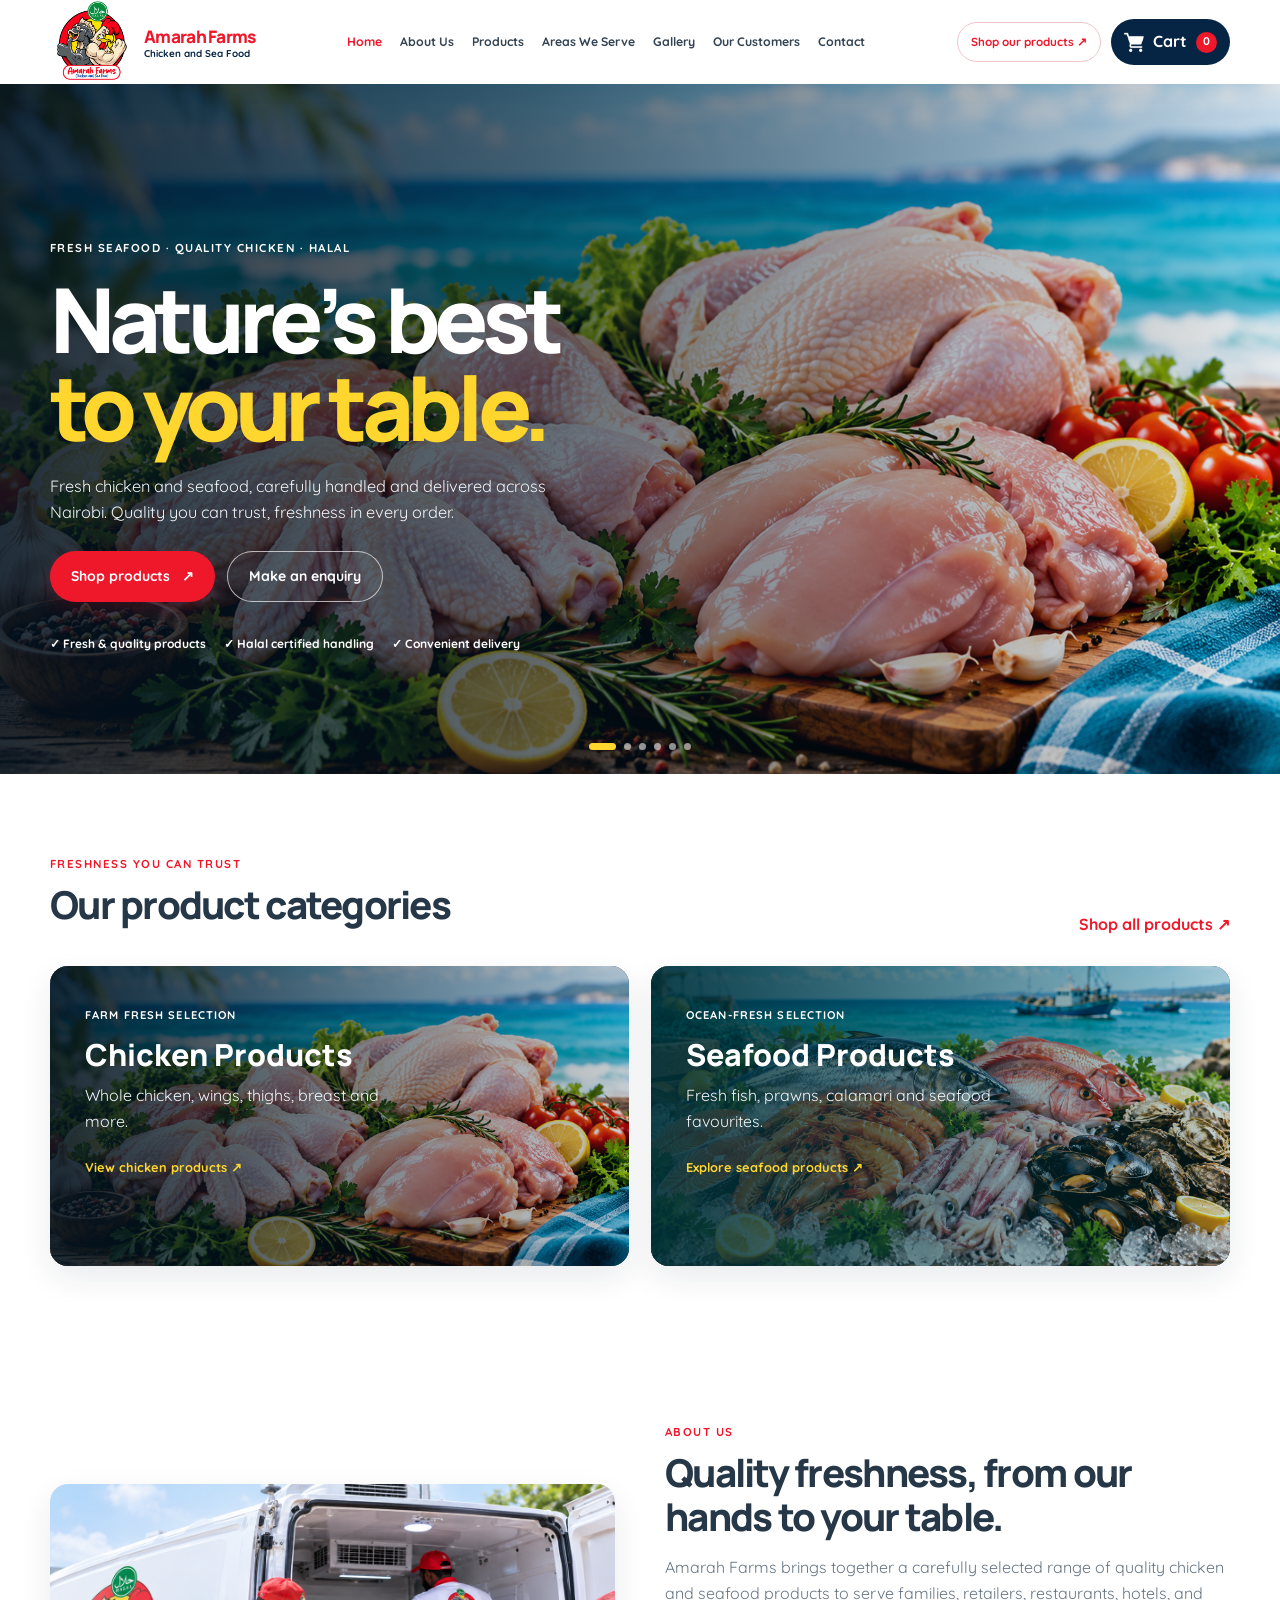
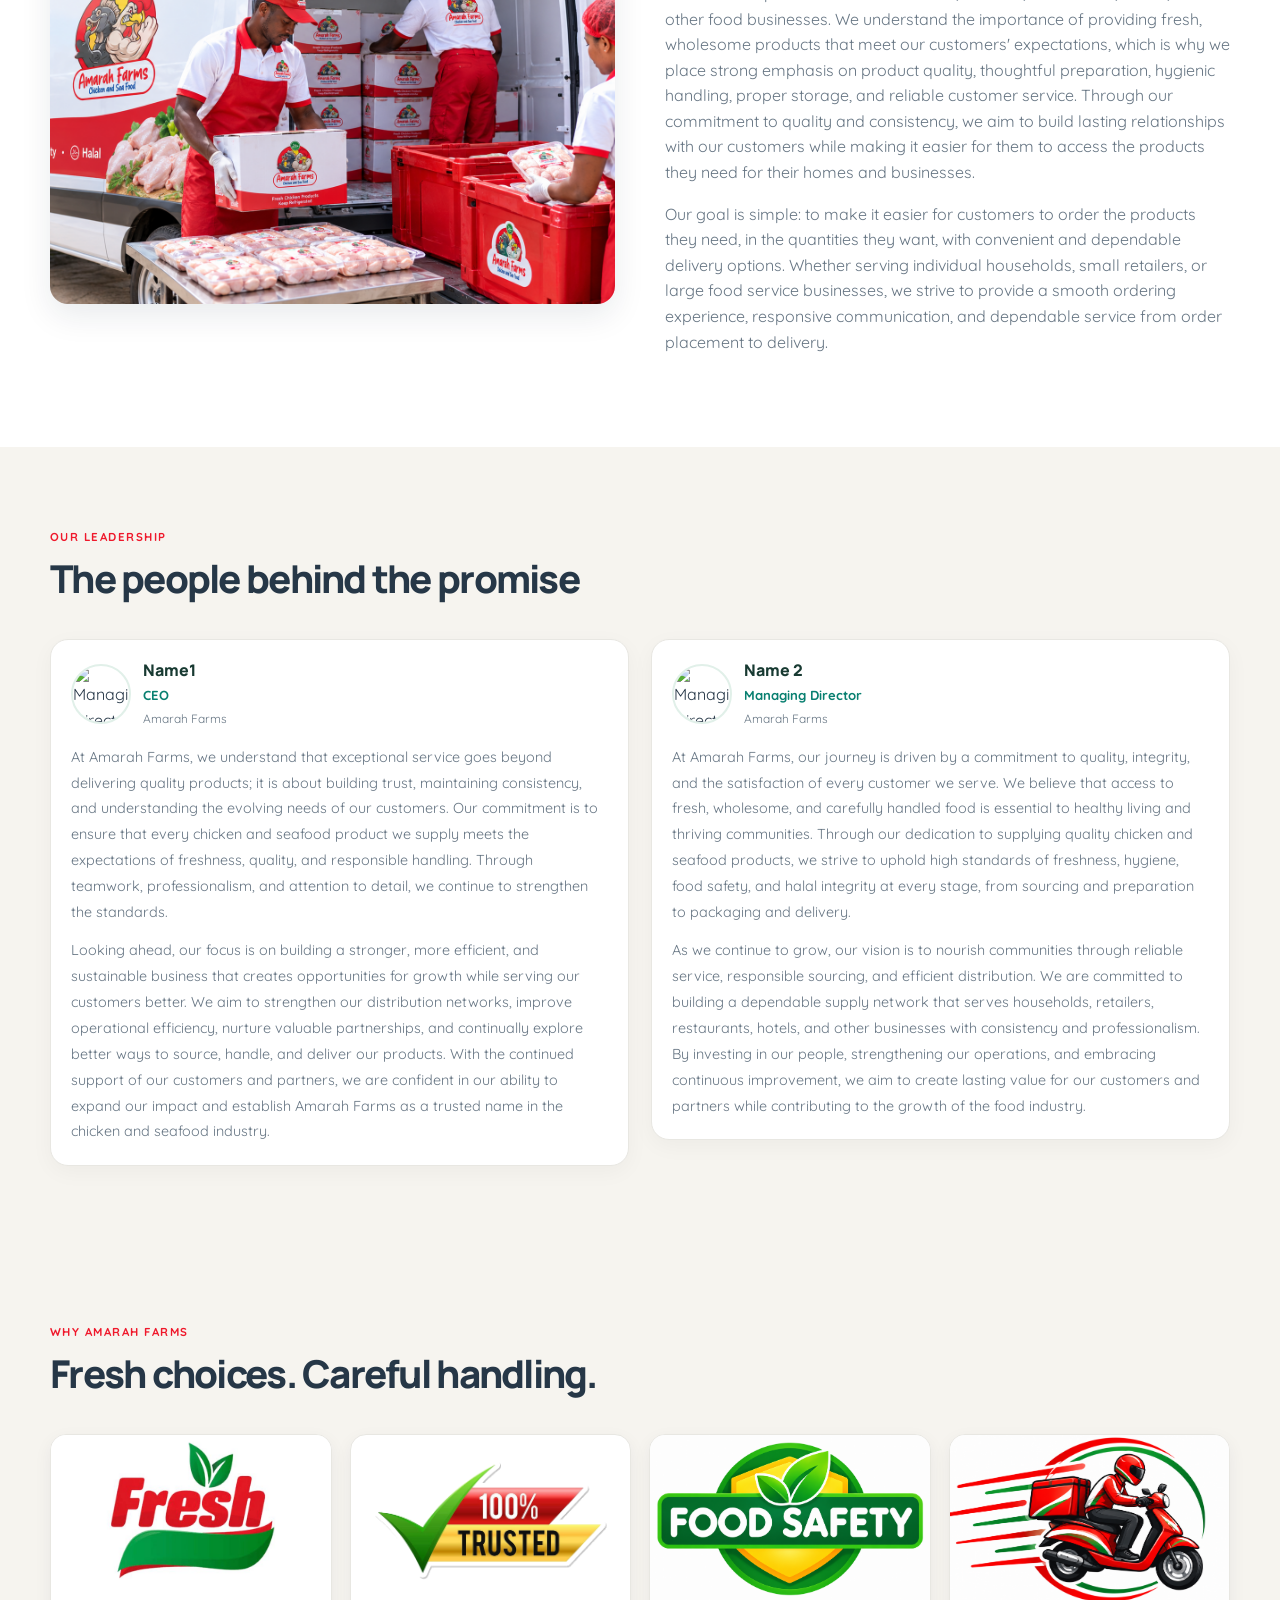
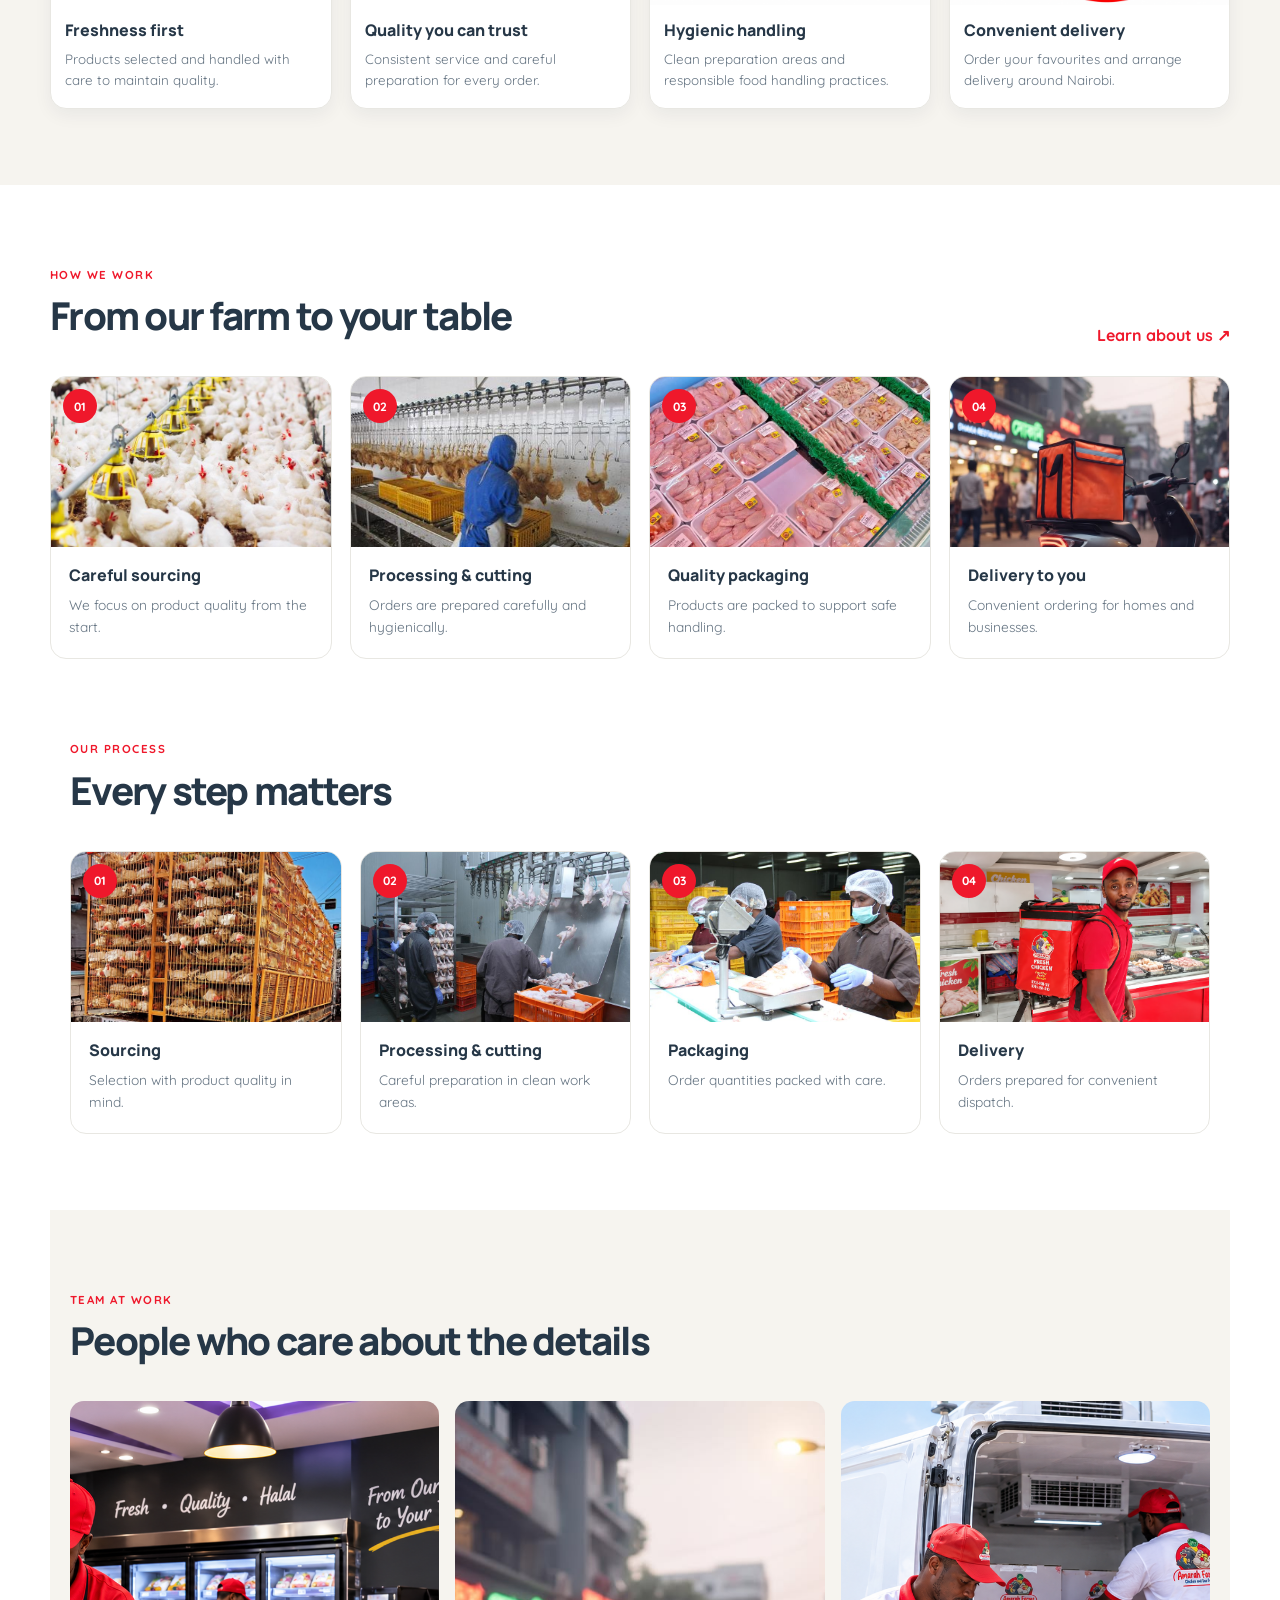
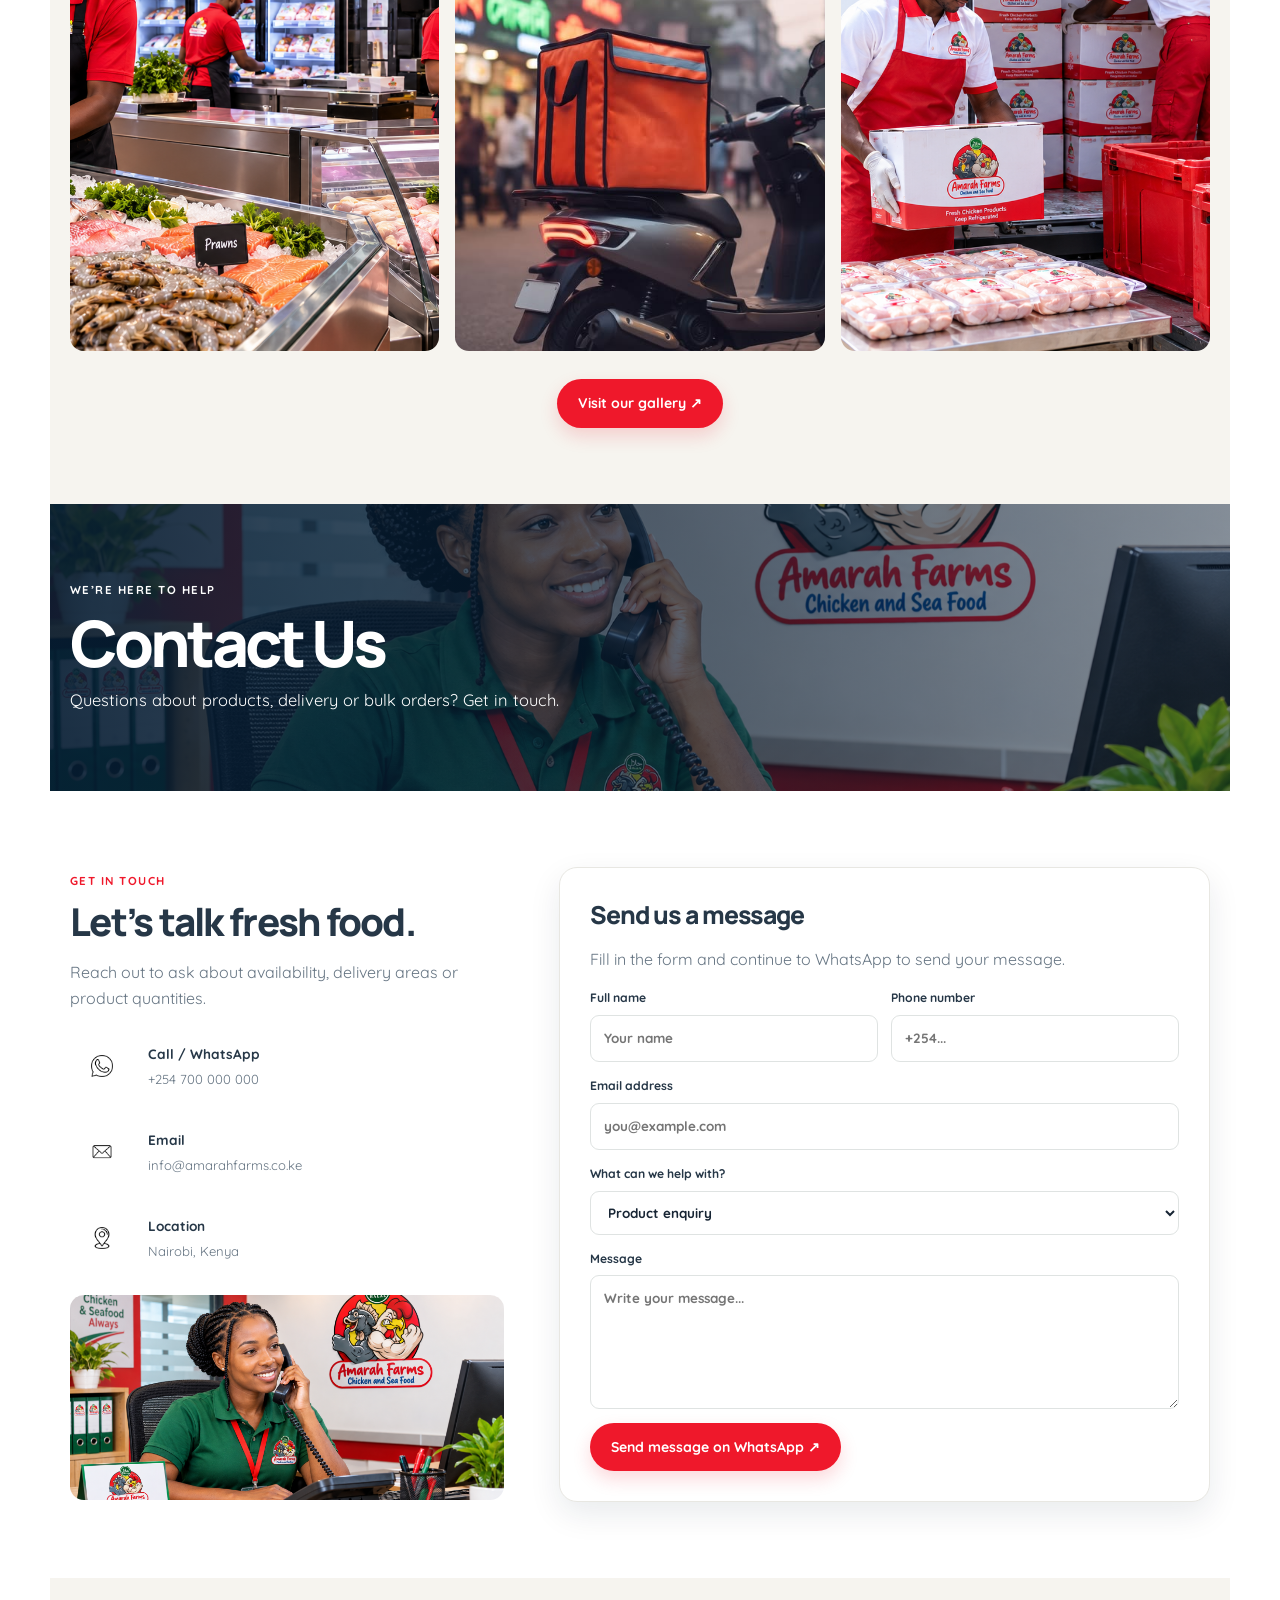
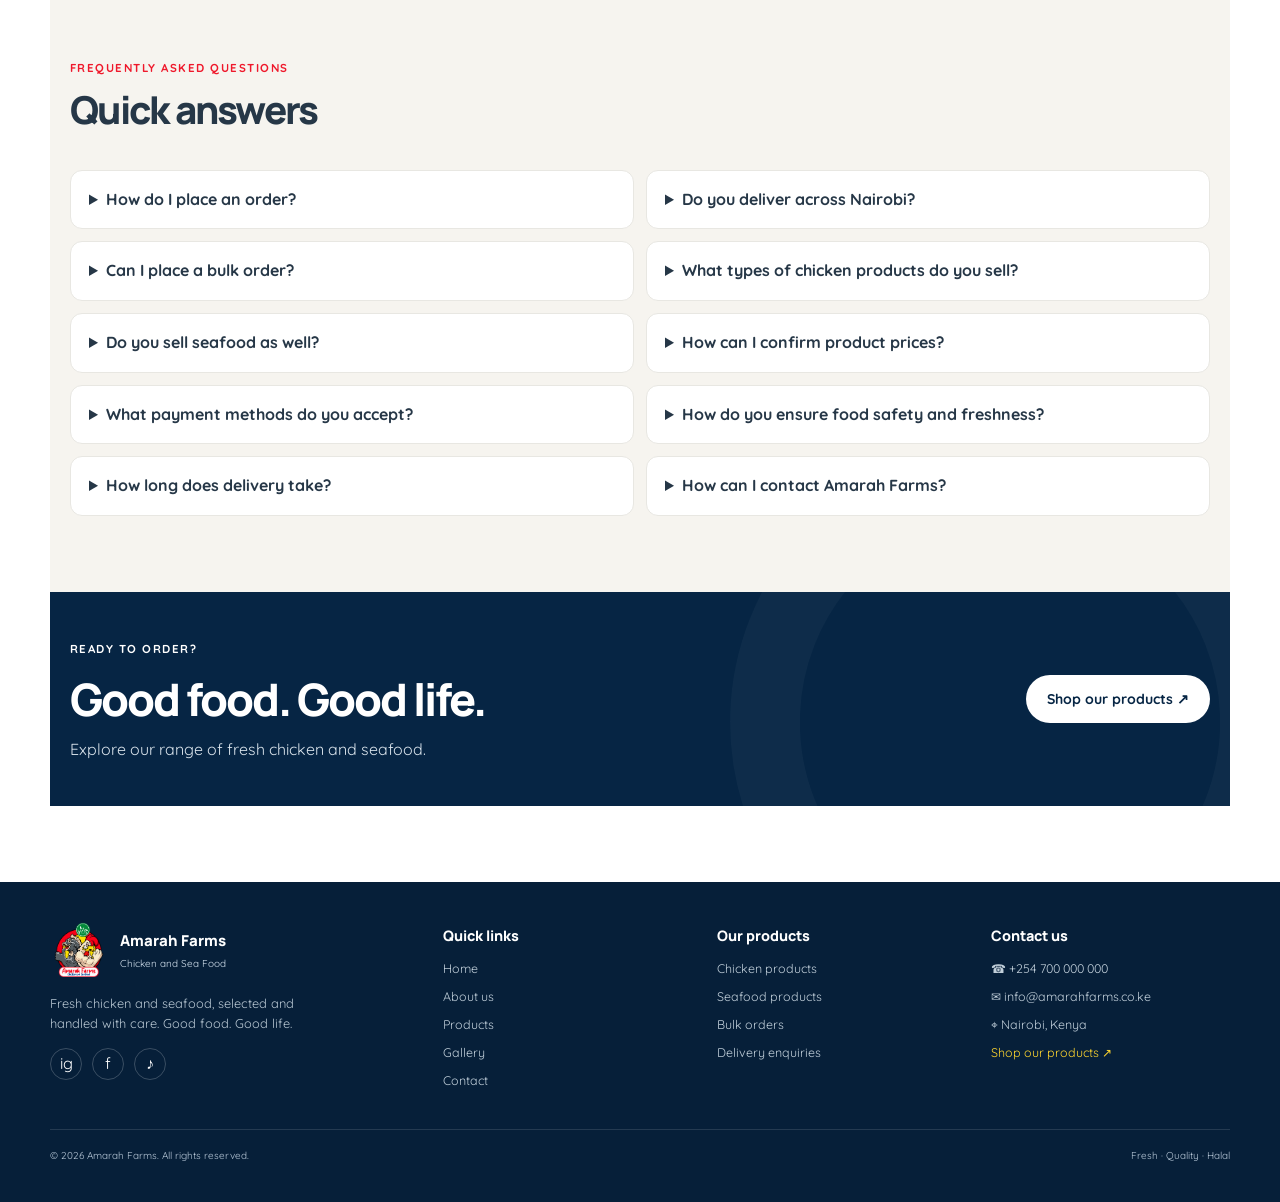
==== commit f73c0b57: "Update index.html" ====
--- a/index.html
+++ b/index.html
@@ -106,13 +106,6 @@
         </div>
       </section>
 </section>
-<section class="page-hero about-hero">
-        <div class="container">
-          <span class="eyebrow light">OUR STORY</span>
-          <h1>About Amarah Farms</h1>
-          <p>Fresh. Healthy. Delicious.</p>
-        </div>
-      </section>
       <section class="section container about-intro">
         <div class="about-photo">
           <img src="img/team del.png" alt="Amarah Farms facility" />
